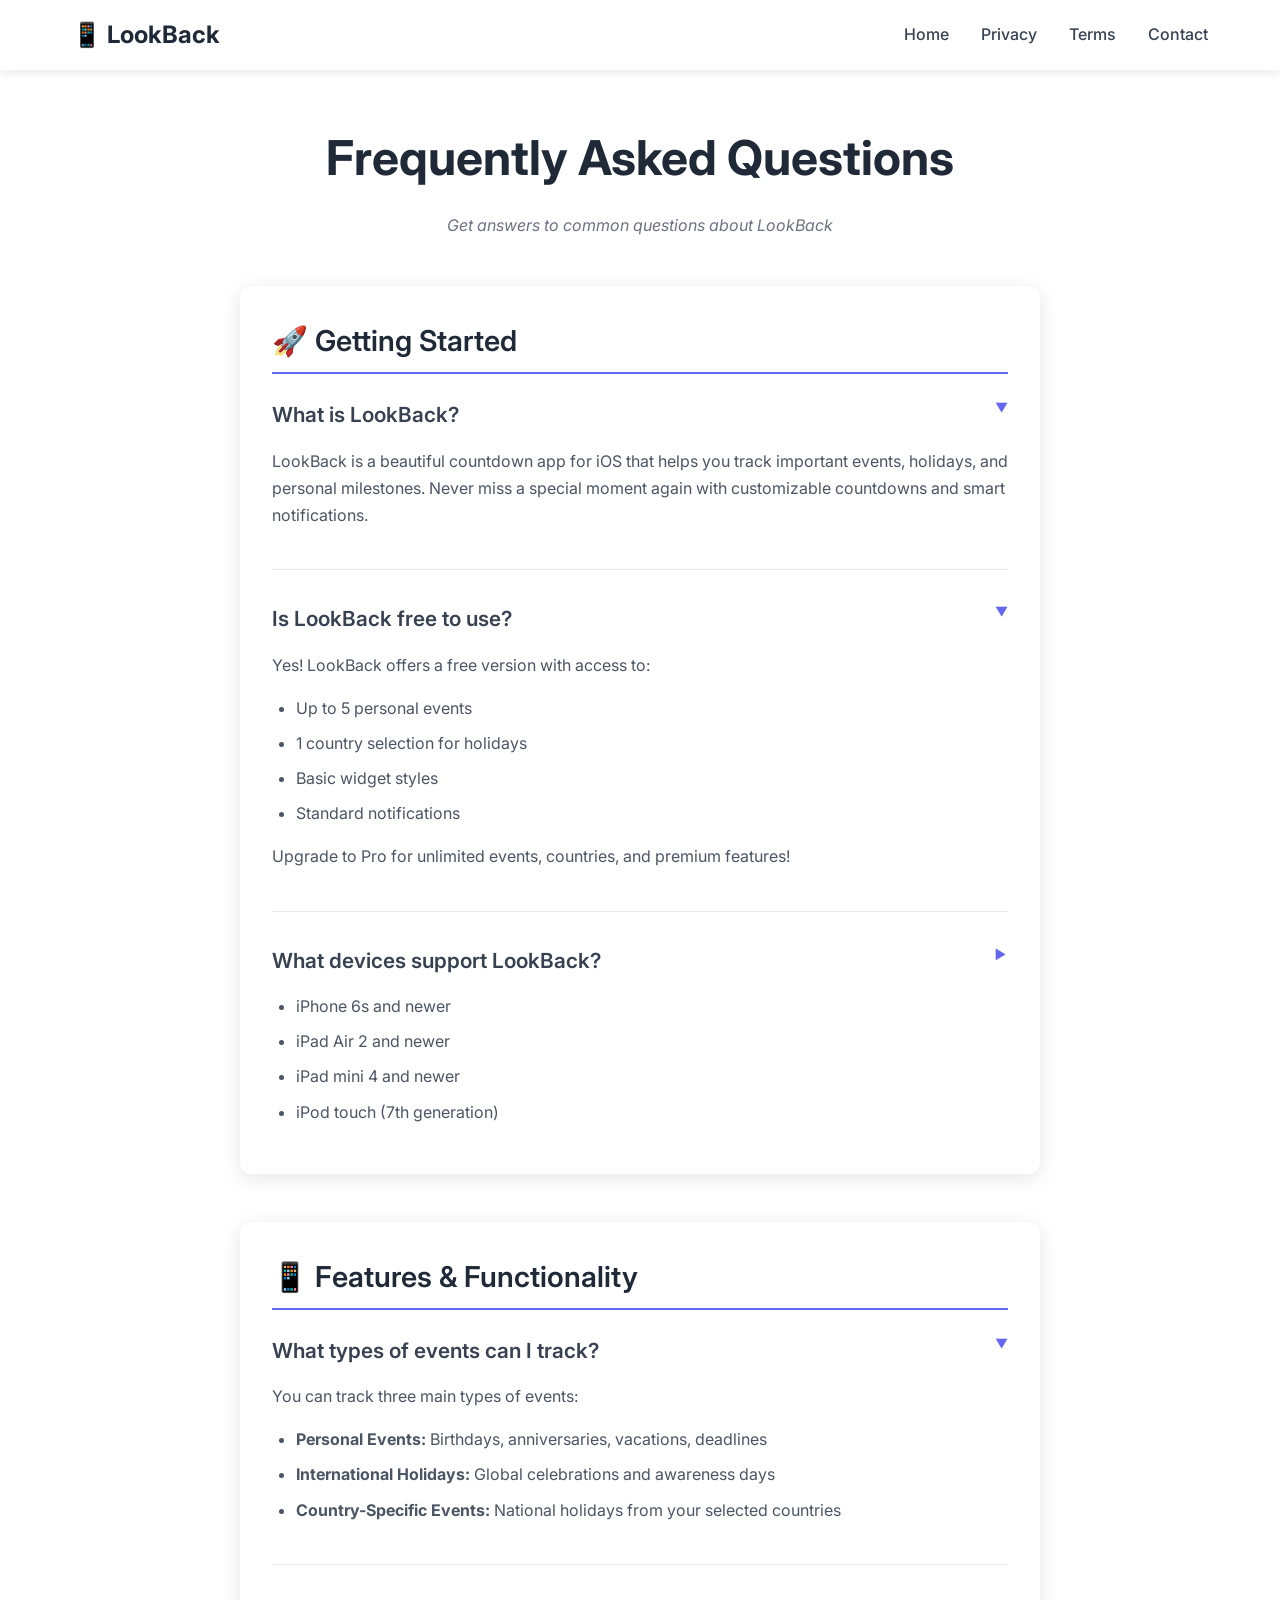
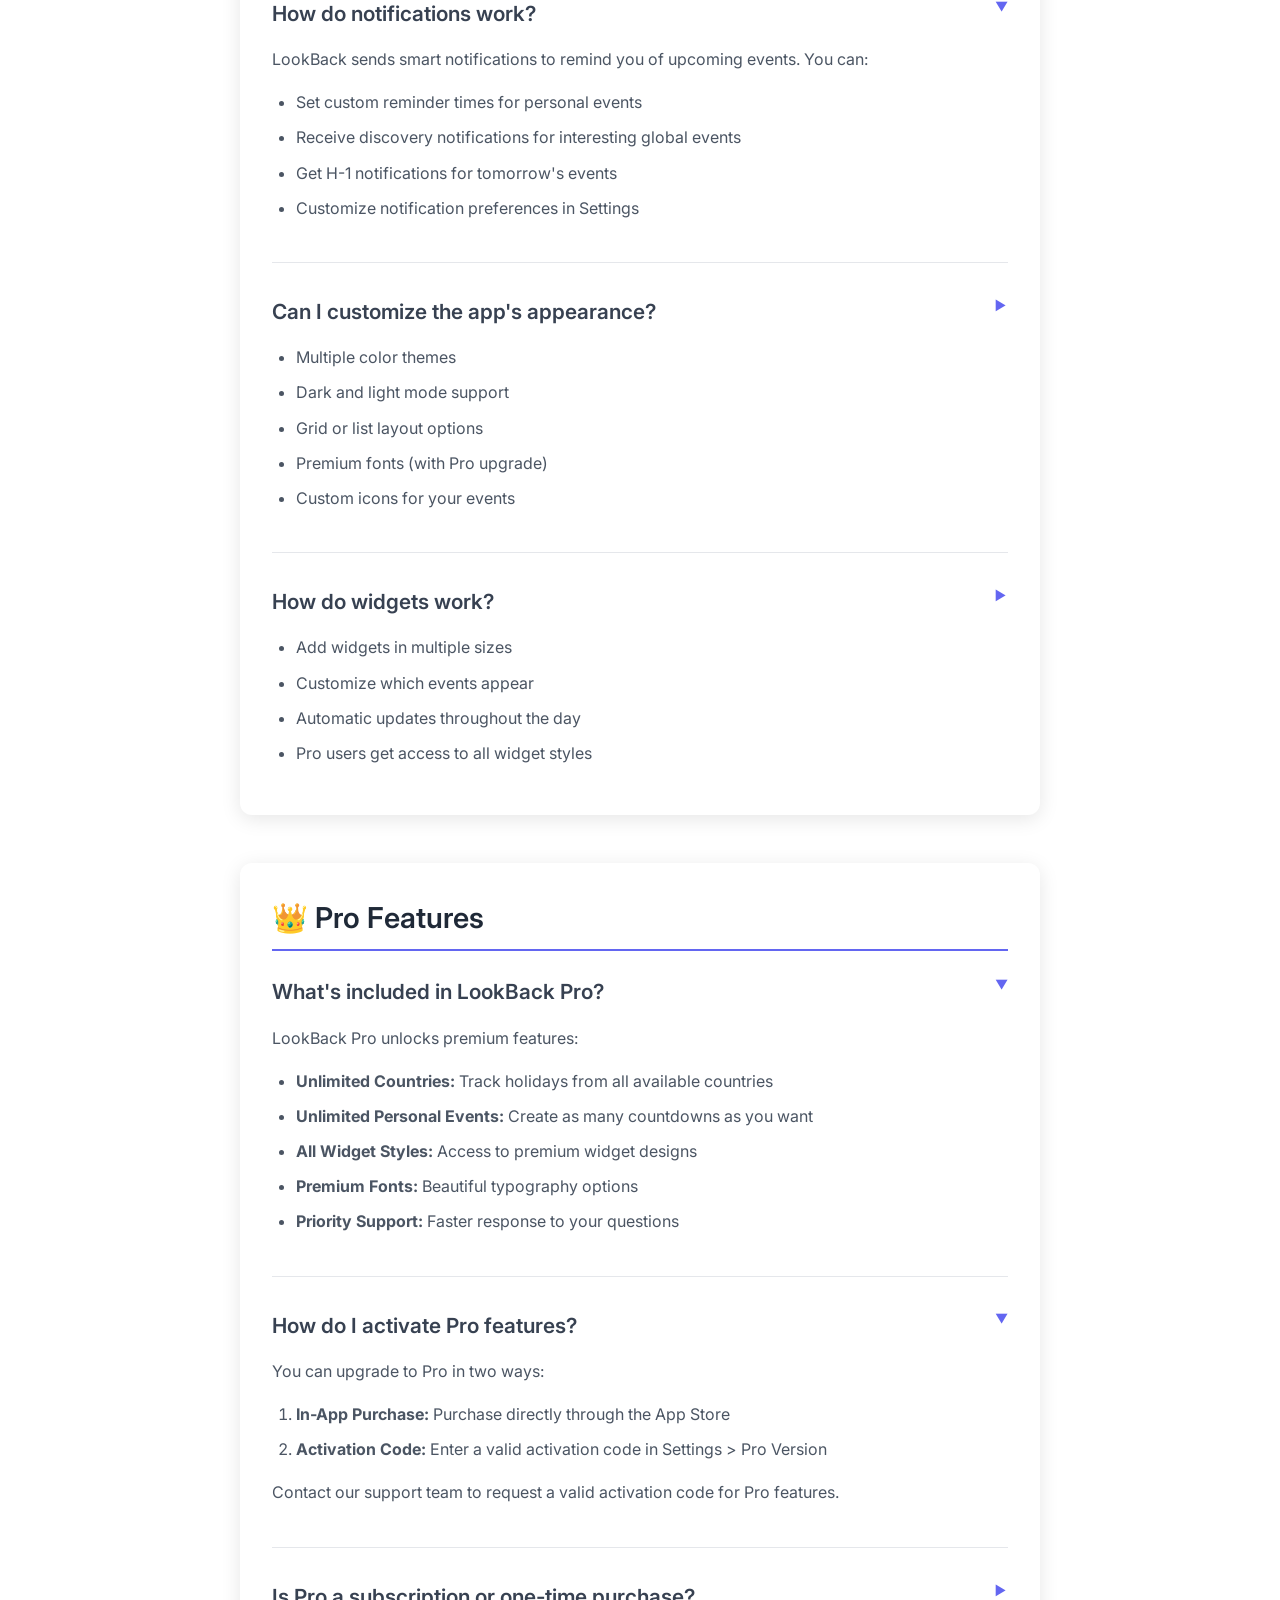
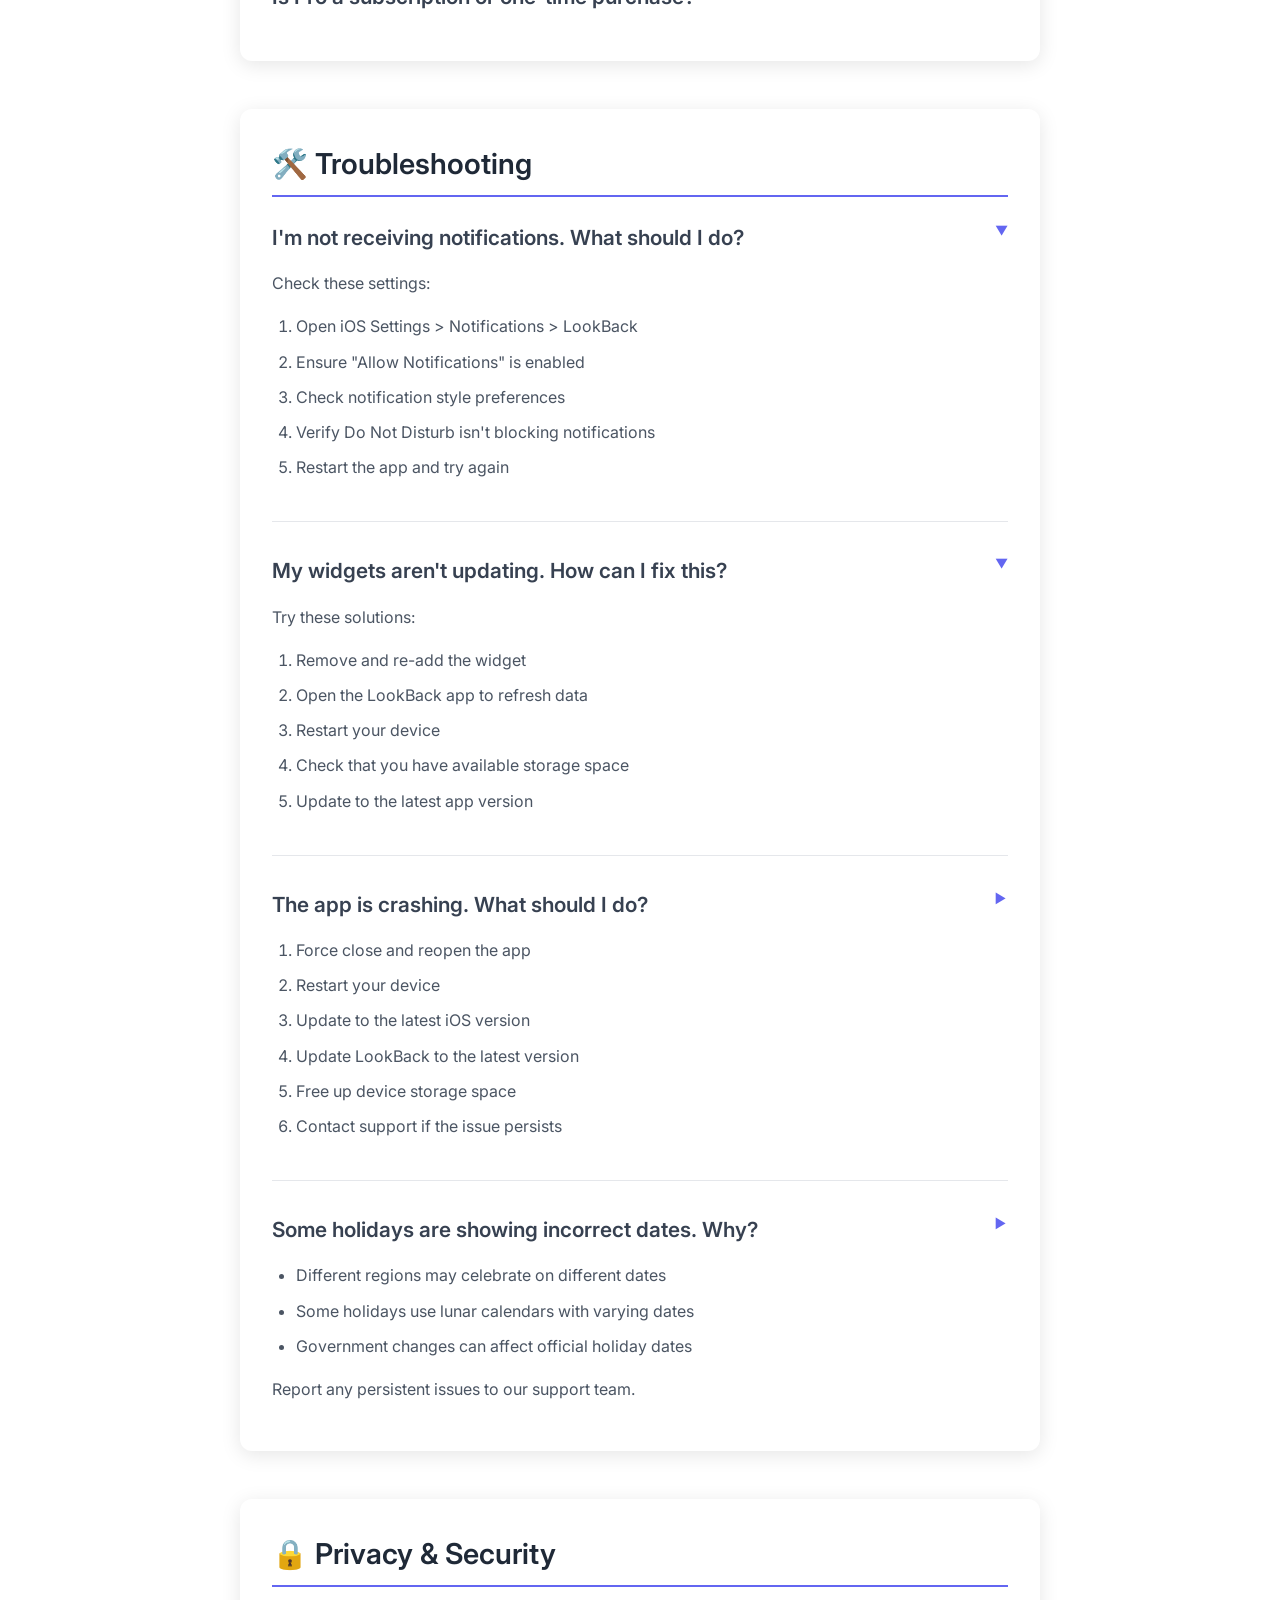
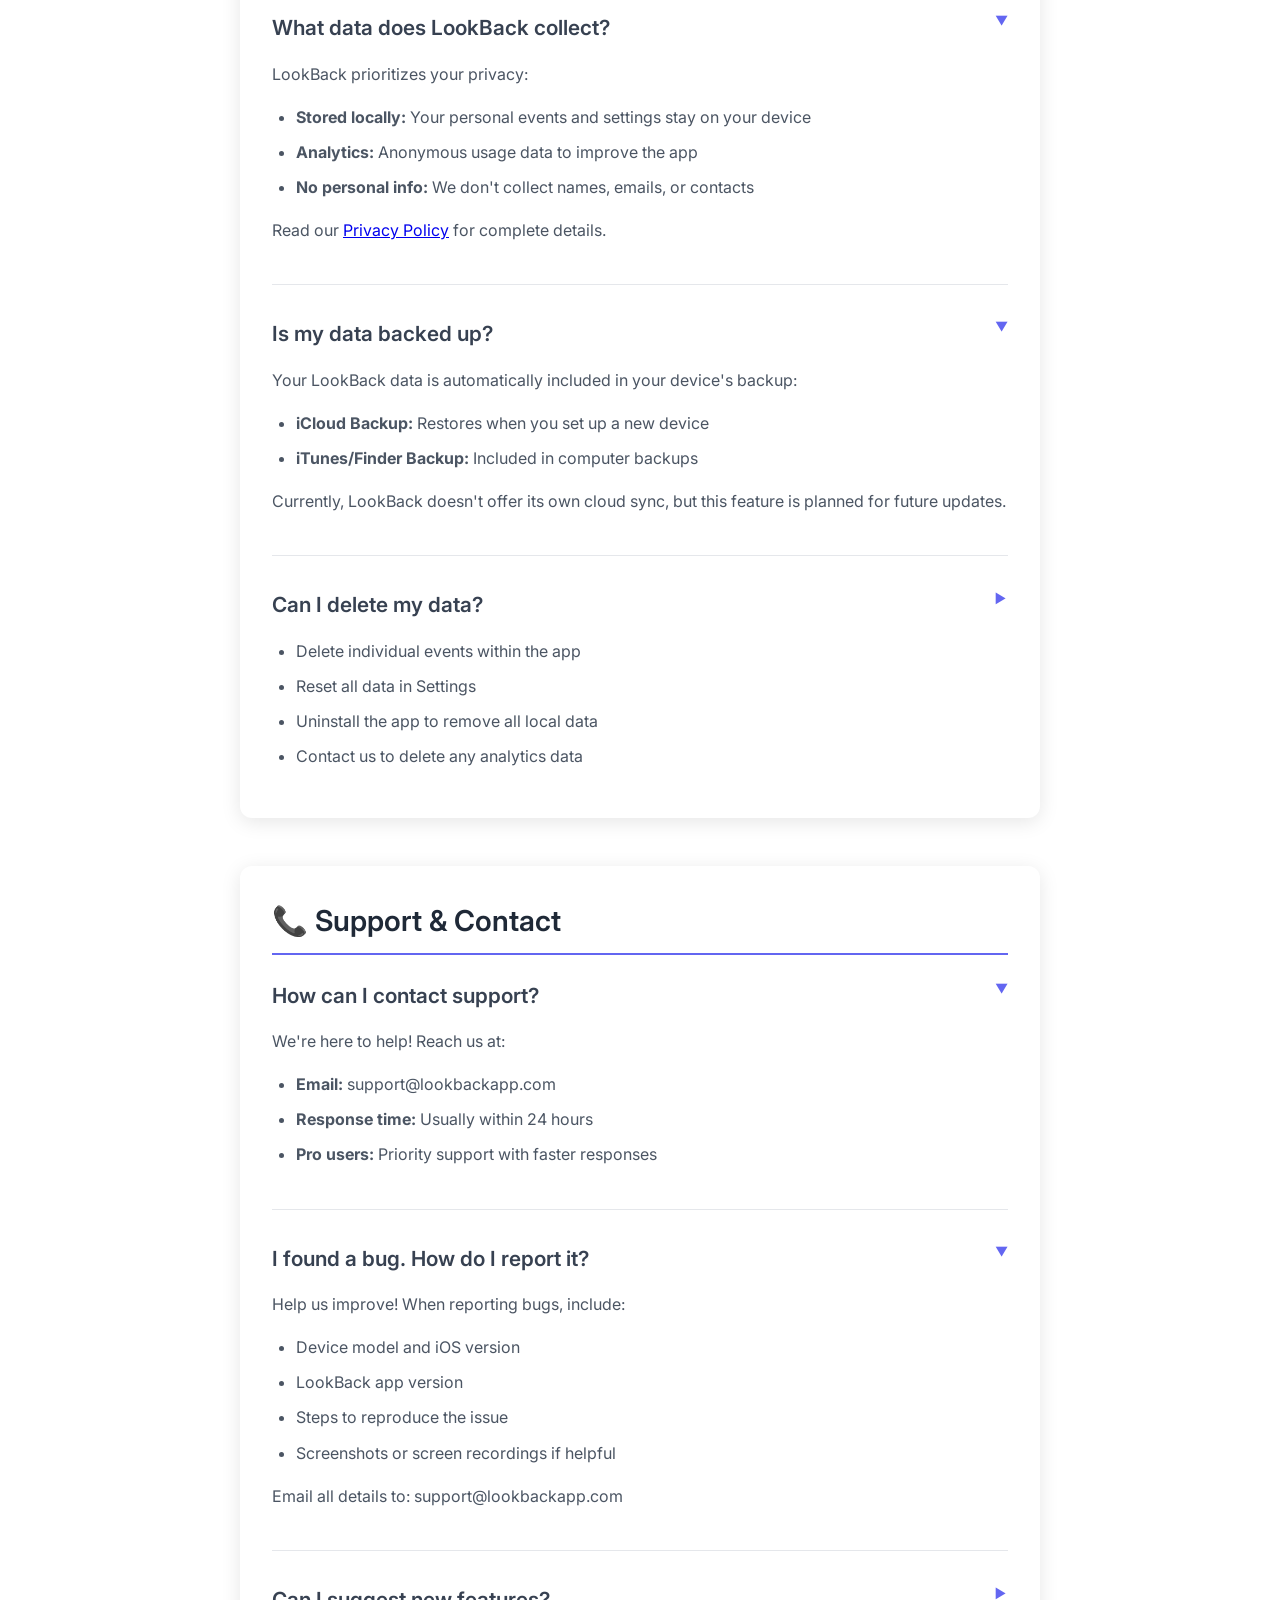
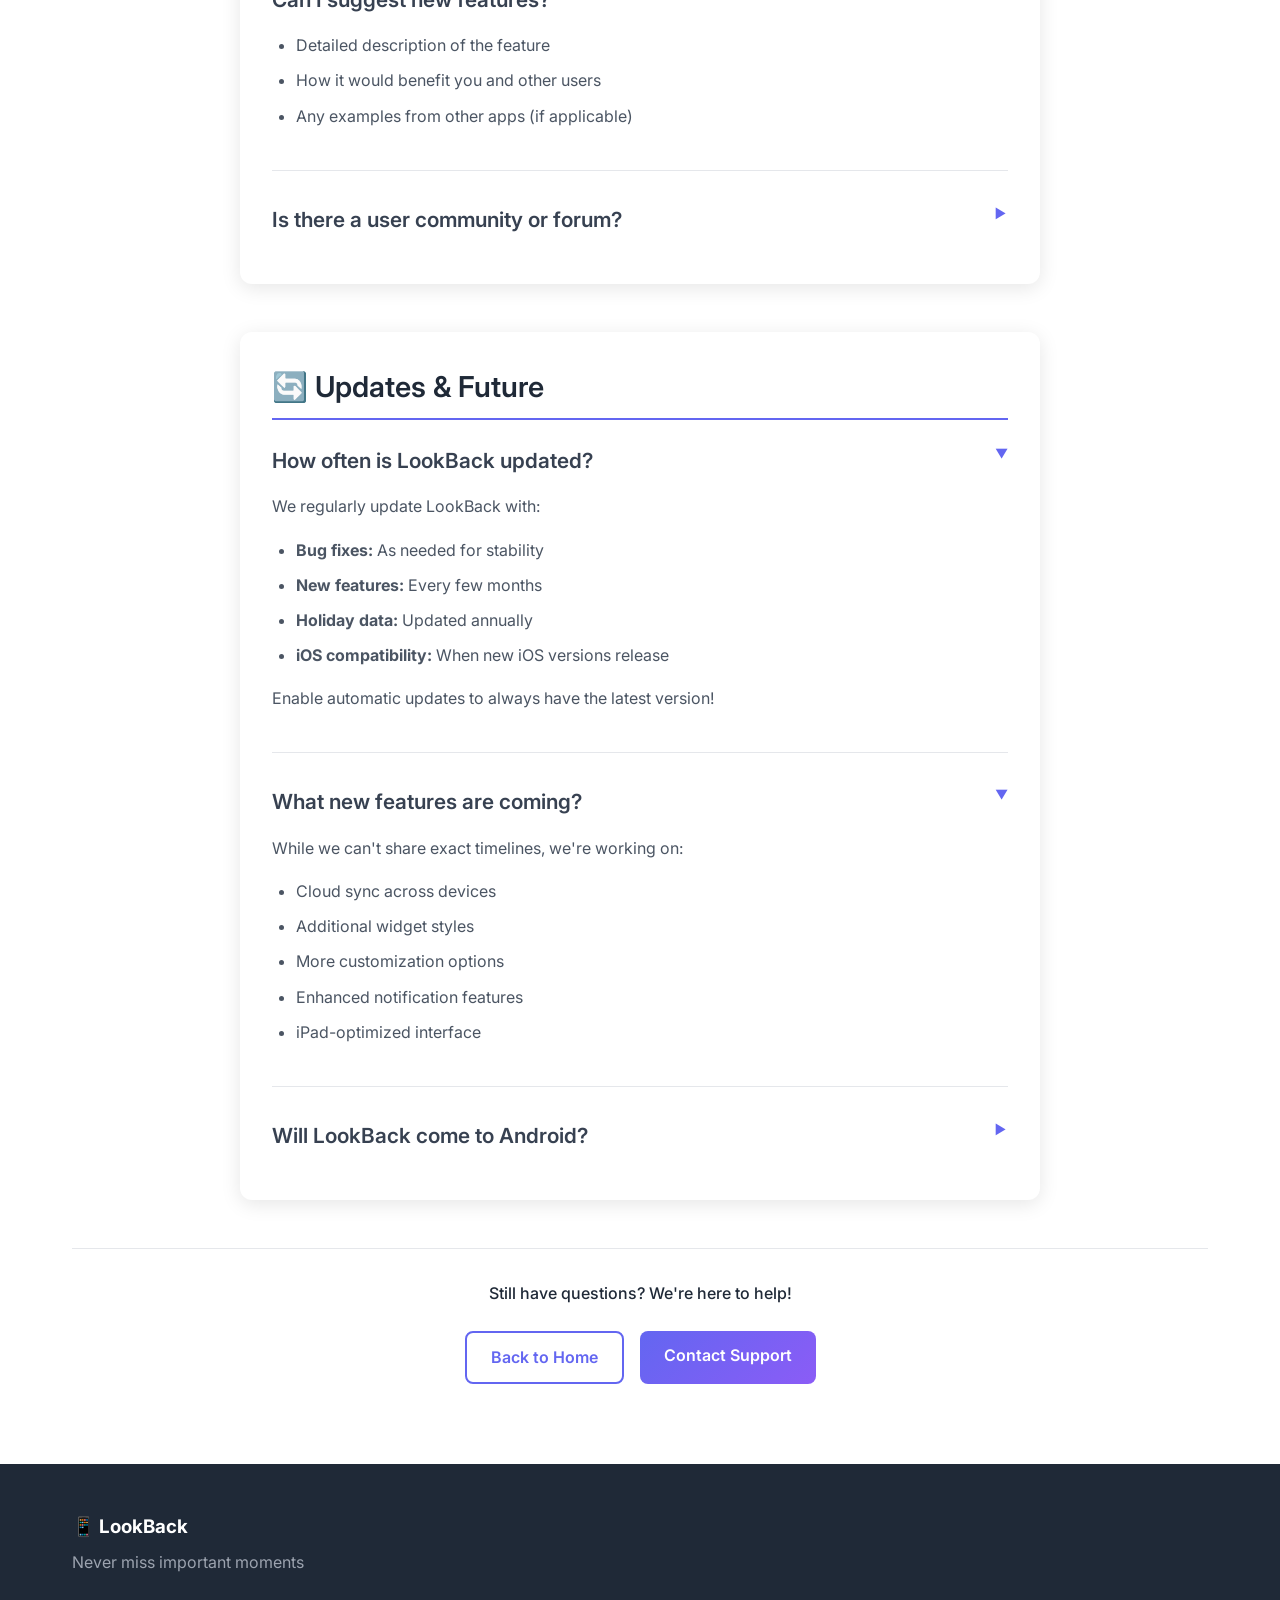
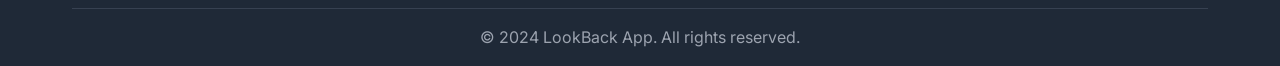
==== faq.html @ e38936b4 "Add files via upload Init" ====
<!DOCTYPE html>
<html lang="en">
<head>
    <meta charset="UTF-8">
    <meta name="viewport" content="width=device-width, initial-scale=1.0">
    <title>FAQ - LookBack</title>
    <meta name="description" content="Frequently Asked Questions about LookBack countdown app">
    <link rel="stylesheet" href="styles.css">
    <link href="https://fonts.googleapis.com/css2?family=Inter:wght@300;400;500;600;700&display=swap" rel="stylesheet">
</head>
<body>
    <nav class="navbar">
        <div class="nav-container">
            <div class="nav-logo">
                <a href="index.html"><h1>📱 LookBack</h1></a>
            </div>
            <ul class="nav-menu">
                <li><a href="index.html" class="nav-link">Home</a></li>
                <li><a href="privacy-policy.html" class="nav-link">Privacy</a></li>
                <li><a href="terms-of-service.html" class="nav-link">Terms</a></li>
                <li><a href="mailto:support@lookbackapp.com" class="nav-link">Contact</a></li>
            </ul>
        </div>
    </nav>

    <main class="legal-page">
        <div class="container">
            <div class="legal-header">
                <h1>Frequently Asked Questions</h1>
                <p class="last-updated">Get answers to common questions about LookBack</p>
            </div>

            <div class="faq-content">
                <div class="faq-category">
                    <h2>🚀 Getting Started</h2>
                    
                    <div class="faq-item">
                        <h3>What is LookBack?</h3>
                        <p>LookBack is a beautiful countdown app for iOS that helps you track important events, holidays, and personal milestones. Never miss a special moment again with customizable countdowns and smart notifications.</p>
                    </div>

                    <div class="faq-item">
                        <h3>Is LookBack free to use?</h3>
                        <p>Yes! LookBack offers a free version with access to:</p>
                        <ul>
                            <li>Up to 5 personal events</li>
                            <li>1 country selection for holidays</li>
                            <li>Basic widget styles</li>
                            <li>Standard notifications</li>
                        </ul>
                        <p>Upgrade to Pro for unlimited events, countries, and premium features!</p>
                    </div>

                    <div class="faq-item">
                        <h3>What devices support LookBack?</h3>
                        <p>LookBack requires iOS 14.0 or later and is compatible with:</p>
                        <ul>
                            <li>iPhone 6s and newer</li>
                            <li>iPad Air 2 and newer</li>
                            <li>iPad mini 4 and newer</li>
                            <li>iPod touch (7th generation)</li>
                        </ul>
                    </div>
                </div>

                <div class="faq-category">
                    <h2>📱 Features & Functionality</h2>
                    
                    <div class="faq-item">
                        <h3>What types of events can I track?</h3>
                        <p>You can track three main types of events:</p>
                        <ul>
                            <li><strong>Personal Events:</strong> Birthdays, anniversaries, vacations, deadlines</li>
                            <li><strong>International Holidays:</strong> Global celebrations and awareness days</li>
                            <li><strong>Country-Specific Events:</strong> National holidays from your selected countries</li>
                        </ul>
                    </div>

                    <div class="faq-item">
                        <h3>How do notifications work?</h3>
                        <p>LookBack sends smart notifications to remind you of upcoming events. You can:</p>
                        <ul>
                            <li>Set custom reminder times for personal events</li>
                            <li>Receive discovery notifications for interesting global events</li>
                            <li>Get H-1 notifications for tomorrow's events</li>
                            <li>Customize notification preferences in Settings</li>
                        </ul>
                    </div>

                    <div class="faq-item">
                        <h3>Can I customize the app's appearance?</h3>
                        <p>Absolutely! LookBack offers extensive customization:</p>
                        <ul>
                            <li>Multiple color themes</li>
                            <li>Dark and light mode support</li>
                            <li>Grid or list layout options</li>
                            <li>Premium fonts (with Pro upgrade)</li>
                            <li>Custom icons for your events</li>
                        </ul>
                    </div>

                    <div class="faq-item">
                        <h3>How do widgets work?</h3>
                        <p>LookBack widgets let you see your countdowns right on your home screen:</p>
                        <ul>
                            <li>Add widgets in multiple sizes</li>
                            <li>Customize which events appear</li>
                            <li>Automatic updates throughout the day</li>
                            <li>Pro users get access to all widget styles</li>
                        </ul>
                    </div>
                </div>

                <div class="faq-category">
                    <h2>👑 Pro Features</h2>
                    
                    <div class="faq-item">
                        <h3>What's included in LookBack Pro?</h3>
                        <p>LookBack Pro unlocks premium features:</p>
                        <ul>
                            <li><strong>Unlimited Countries:</strong> Track holidays from all available countries</li>
                            <li><strong>Unlimited Personal Events:</strong> Create as many countdowns as you want</li>
                            <li><strong>All Widget Styles:</strong> Access to premium widget designs</li>
                            <li><strong>Premium Fonts:</strong> Beautiful typography options</li>
                            <li><strong>Priority Support:</strong> Faster response to your questions</li>
                        </ul>
                    </div>

                    <div class="faq-item">
                        <h3>How do I activate Pro features?</h3>
                        <p>You can upgrade to Pro in two ways:</p>
                        <ol>
                            <li><strong>In-App Purchase:</strong> Purchase directly through the App Store</li>
                            <li><strong>Activation Code:</strong> Enter a valid activation code in Settings > Pro Version</li>
                        </ol>
                        <p>Contact our support team to request a valid activation code for Pro features.</p>
                    </div>

                    <div class="faq-item">
                        <h3>Is Pro a subscription or one-time purchase?</h3>
                        <p>LookBack Pro is a one-time purchase with lifetime access. No recurring subscriptions or hidden fees!</p>
                    </div>
                </div>

                <div class="faq-category">
                    <h2>🛠️ Troubleshooting</h2>
                    
                    <div class="faq-item">
                        <h3>I'm not receiving notifications. What should I do?</h3>
                        <p>Check these settings:</p>
                        <ol>
                            <li>Open iOS Settings > Notifications > LookBack</li>
                            <li>Ensure "Allow Notifications" is enabled</li>
                            <li>Check notification style preferences</li>
                            <li>Verify Do Not Disturb isn't blocking notifications</li>
                            <li>Restart the app and try again</li>
                        </ol>
                    </div>

                    <div class="faq-item">
                        <h3>My widgets aren't updating. How can I fix this?</h3>
                        <p>Try these solutions:</p>
                        <ol>
                            <li>Remove and re-add the widget</li>
                            <li>Open the LookBack app to refresh data</li>
                            <li>Restart your device</li>
                            <li>Check that you have available storage space</li>
                            <li>Update to the latest app version</li>
                        </ol>
                    </div>

                    <div class="faq-item">
                        <h3>The app is crashing. What should I do?</h3>
                        <p>Follow these steps:</p>
                        <ol>
                            <li>Force close and reopen the app</li>
                            <li>Restart your device</li>
                            <li>Update to the latest iOS version</li>
                            <li>Update LookBack to the latest version</li>
                            <li>Free up device storage space</li>
                            <li>Contact support if the issue persists</li>
                        </ol>
                    </div>

                    <div class="faq-item">
                        <h3>Some holidays are showing incorrect dates. Why?</h3>
                        <p>Holiday dates are sourced from reliable third-party providers, but occasionally:</p>
                        <ul>
                            <li>Different regions may celebrate on different dates</li>
                            <li>Some holidays use lunar calendars with varying dates</li>
                            <li>Government changes can affect official holiday dates</li>
                        </ul>
                        <p>Report any persistent issues to our support team.</p>
                    </div>
                </div>

                <div class="faq-category">
                    <h2>🔒 Privacy & Security</h2>
                    
                    <div class="faq-item">
                        <h3>What data does LookBack collect?</h3>
                        <p>LookBack prioritizes your privacy:</p>
                        <ul>
                            <li><strong>Stored locally:</strong> Your personal events and settings stay on your device</li>
                            <li><strong>Analytics:</strong> Anonymous usage data to improve the app</li>
                            <li><strong>No personal info:</strong> We don't collect names, emails, or contacts</li>
                        </ul>
                        <p>Read our <a href="privacy-policy.html">Privacy Policy</a> for complete details.</p>
                    </div>

                    <div class="faq-item">
                        <h3>Is my data backed up?</h3>
                        <p>Your LookBack data is automatically included in your device's backup:</p>
                        <ul>
                            <li><strong>iCloud Backup:</strong> Restores when you set up a new device</li>
                            <li><strong>iTunes/Finder Backup:</strong> Included in computer backups</li>
                        </ul>
                        <p>Currently, LookBack doesn't offer its own cloud sync, but this feature is planned for future updates.</p>
                    </div>

                    <div class="faq-item">
                        <h3>Can I delete my data?</h3>
                        <p>Yes! You have full control:</p>
                        <ul>
                            <li>Delete individual events within the app</li>
                            <li>Reset all data in Settings</li>
                            <li>Uninstall the app to remove all local data</li>
                            <li>Contact us to delete any analytics data</li>
                        </ul>
                    </div>
                </div>

                <div class="faq-category">
                    <h2>📞 Support & Contact</h2>
                    
                    <div class="faq-item">
                        <h3>How can I contact support?</h3>
                        <p>We're here to help! Reach us at:</p>
                        <ul>
                            <li><strong>Email:</strong> support@lookbackapp.com</li>
                            <li><strong>Response time:</strong> Usually within 24 hours</li>
                            <li><strong>Pro users:</strong> Priority support with faster responses</li>
                        </ul>
                    </div>

                    <div class="faq-item">
                        <h3>I found a bug. How do I report it?</h3>
                        <p>Help us improve! When reporting bugs, include:</p>
                        <ul>
                            <li>Device model and iOS version</li>
                            <li>LookBack app version</li>
                            <li>Steps to reproduce the issue</li>
                            <li>Screenshots or screen recordings if helpful</li>
                        </ul>
                        <p>Email all details to: support@lookbackapp.com</p>
                    </div>

                    <div class="faq-item">
                        <h3>Can I suggest new features?</h3>
                        <p>Absolutely! We love hearing from users. Send feature requests to support@lookbackapp.com with:</p>
                        <ul>
                            <li>Detailed description of the feature</li>
                            <li>How it would benefit you and other users</li>
                            <li>Any examples from other apps (if applicable)</li>
                        </ul>
                    </div>

                    <div class="faq-item">
                        <h3>Is there a user community or forum?</h3>
                        <p>While we don't currently have a dedicated forum, we're active on social media and love connecting with users. Follow us for updates, tips, and community highlights!</p>
                    </div>
                </div>

                <div class="faq-category">
                    <h2>🔄 Updates & Future</h2>
                    
                    <div class="faq-item">
                        <h3>How often is LookBack updated?</h3>
                        <p>We regularly update LookBack with:</p>
                        <ul>
                            <li><strong>Bug fixes:</strong> As needed for stability</li>
                            <li><strong>New features:</strong> Every few months</li>
                            <li><strong>Holiday data:</strong> Updated annually</li>
                            <li><strong>iOS compatibility:</strong> When new iOS versions release</li>
                        </ul>
                        <p>Enable automatic updates to always have the latest version!</p>
                    </div>

                    <div class="faq-item">
                        <h3>What new features are coming?</h3>
                        <p>While we can't share exact timelines, we're working on:</p>
                        <ul>
                            <li>Cloud sync across devices</li>
                            <li>Additional widget styles</li>
                            <li>More customization options</li>
                            <li>Enhanced notification features</li>
                            <li>iPad-optimized interface</li>
                        </ul>
                    </div>

                    <div class="faq-item">
                        <h3>Will LookBack come to Android?</h3>
                        <p>Currently, LookBack is iOS-only as we focus on providing the best possible experience for Apple users. Android support may be considered in the future based on user demand.</p>
                    </div>
                </div>
            </div>

            <div class="legal-footer">
                <p>Still have questions? We're here to help!</p>
                <div class="legal-actions">
                    <a href="index.html" class="btn btn-secondary">Back to Home</a>
                    <a href="mailto:support@lookbackapp.com" class="btn btn-primary">Contact Support</a>
                </div>
            </div>
        </div>
    </main>

    <footer class="footer">
        <div class="container">
            <div class="footer-content">
                <div class="footer-brand">
                    <h3>📱 LookBack</h3>
                    <p>Never miss important moments</p>
                </div>
            </div>
            <div class="footer-bottom">
                <p>&copy; 2024 LookBack App. All rights reserved.</p>
            </div>
        </div>
    </footer>

    <style>
        .faq-content {
            max-width: 800px;
            margin: 0 auto;
        }

        .faq-category {
            margin-bottom: 3rem;
            background: white;
            border-radius: 12px;
            padding: 2rem;
            box-shadow: 0 4px 20px rgba(0, 0, 0, 0.1);
        }

        .faq-category h2 {
            font-size: 1.8rem;
            font-weight: 600;
            color: #1f2937;
            margin-bottom: 1.5rem;
            padding-bottom: 0.5rem;
            border-bottom: 2px solid #6366f1;
        }

        .faq-item {
            margin-bottom: 2rem;
            padding-bottom: 1.5rem;
            border-bottom: 1px solid #e5e7eb;
        }

        .faq-item:last-child {
            border-bottom: none;
            margin-bottom: 0;
            padding-bottom: 0;
        }

        .faq-item h3 {
            font-size: 1.3rem;
            font-weight: 600;
            color: #374151;
            margin-bottom: 1rem;
            cursor: pointer;
            position: relative;
            padding-right: 2rem;
        }

        .faq-item h3::after {
            content: '▼';
            position: absolute;
            right: 0;
            top: 0;
            font-size: 0.8rem;
            color: #6366f1;
            transition: transform 0.3s ease;
        }

        .faq-item.collapsed h3::after {
            transform: rotate(-90deg);
        }

        .faq-item p, .faq-item ul, .faq-item ol {
            color: #4b5563;
            line-height: 1.7;
            margin-bottom: 1rem;
        }

        .faq-item ul, .faq-item ol {
            margin-left: 1.5rem;
        }

        .faq-item li {
            margin-bottom: 0.5rem;
        }

        .faq-item code {
            background: #f3f4f6;
            padding: 0.2rem 0.5rem;
            border-radius: 4px;
            font-family: 'Monaco', 'Consolas', monospace;
            font-size: 0.9rem;
            color: #6366f1;
        }

        @media (max-width: 768px) {
            .faq-category {
                padding: 1.5rem;
            }

            .faq-category h2 {
                font-size: 1.5rem;
            }

            .faq-item h3 {
                font-size: 1.1rem;
            }
        }

        @media (prefers-color-scheme: dark) {
            .faq-category {
                background: #1f2937;
            }

            .faq-item {
                border-bottom-color: #374151;
            }

            .faq-item h3 {
                color: #f9fafb;
            }

            .faq-item p, .faq-item ul, .faq-item ol {
                color: #d1d5db;
            }

            .faq-item code {
                background: #374151;
                color: #a5b4fc;
            }
        }
    </style>

    <script>
        // FAQ accordion functionality
        document.addEventListener('DOMContentLoaded', function() {
            const faqItems = document.querySelectorAll('.faq-item h3');
            
            faqItems.forEach(item => {
                item.addEventListener('click', function() {
                    const faqItem = this.parentElement;
                    const content = faqItem.querySelector('p, ul, ol');
                    
                    if (faqItem.classList.contains('collapsed')) {
                        faqItem.classList.remove('collapsed');
                        content.style.display = 'block';
                    } else {
                        faqItem.classList.add('collapsed');
                        content.style.display = 'none';
                    }
                });
            });

            // Initially collapse some items for better UX
            const itemsToCollapse = document.querySelectorAll('.faq-item:nth-child(n+4)');
            itemsToCollapse.forEach(item => {
                item.classList.add('collapsed');
                const content = item.querySelector('p, ul, ol');
                if (content) content.style.display = 'none';
            });
        });
    </script>
</body>
</html>
---- styles.css ----
/* Reset and Base Styles */
* {
    margin: 0;
    padding: 0;
    box-sizing: border-box;
}

html {
    scroll-behavior: smooth;
}

body {
    font-family: 'Inter', -apple-system, BlinkMacSystemFont, 'Segoe UI', Roboto, Oxygen, Ubuntu, Cantarell, sans-serif;
    line-height: 1.6;
    color: #333;
    background-color: #fafafa;
}

/* Navigation */
.navbar {
    background: rgba(255, 255, 255, 0.95);
    backdrop-filter: blur(10px);
    position: fixed;
    top: 0;
    width: 100%;
    z-index: 1000;
    box-shadow: 0 2px 10px rgba(0, 0, 0, 0.1);
}

.nav-container {
    max-width: 1200px;
    margin: 0 auto;
    padding: 1rem 2rem;
    display: flex;
    justify-content: space-between;
    align-items: center;
}

.nav-logo h1 {
    font-size: 1.5rem;
    font-weight: 700;
    color: #1f2937;
}

.nav-logo a {
    text-decoration: none;
    color: inherit;
}

.nav-menu {
    display: flex;
    list-style: none;
    gap: 2rem;
}

.nav-link {
    text-decoration: none;
    color: #374151;
    font-weight: 500;
    transition: color 0.3s ease;
}

.nav-link:hover {
    color: #6366f1;
}

.hamburger {
    display: none;
    flex-direction: column;
    cursor: pointer;
}

.bar {
    width: 25px;
    height: 3px;
    background-color: #374151;
    margin: 3px 0;
    transition: 0.3s;
}

/* Container */
.container {
    max-width: 1200px;
    margin: 0 auto;
    padding: 0 2rem;
}

/* Buttons */
.btn {
    display: inline-block;
    padding: 12px 24px;
    border-radius: 8px;
    text-decoration: none;
    font-weight: 600;
    transition: all 0.3s ease;
    border: none;
    cursor: pointer;
    font-size: 1rem;
    text-align: center;
}

.btn-primary {
    background: linear-gradient(135deg, #6366f1, #8b5cf6);
    color: white;
}

.btn-primary:hover {
    transform: translateY(-2px);
    box-shadow: 0 10px 25px rgba(99, 102, 241, 0.3);
}

.btn-secondary {
    background: transparent;
    color: #6366f1;
    border: 2px solid #6366f1;
}

.btn-secondary:hover {
    background: #6366f1;
    color: white;
    transform: translateY(-2px);
}

/* Hero Section */
.hero {
    padding: 120px 0 80px;
    background: linear-gradient(135deg, #667eea 0%, #764ba2 100%);
    color: white;
    overflow: hidden;
    position: relative;
    min-height: 90vh;
}

.hero-container {
    max-width: 1200px;
    margin: 0 auto;
    padding: 0 2rem;
    display: grid;
    grid-template-columns: 1fr 1fr;
    gap: 4rem;
    align-items: center;
    position: relative;
    z-index: 2;
    min-height: 70vh;
}

.hero-title {
    font-size: 3.5rem;
    font-weight: 700;
    margin-bottom: 1.5rem;
    line-height: 1.2;
    color: white;
    text-shadow: 2px 2px 4px rgba(0, 0, 0, 0.3);
}

.hero-subtitle {
    font-size: 1.25rem;
    margin-bottom: 2rem;
    opacity: 0.9;
    line-height: 1.6;
    color: white;
    text-shadow: 1px 1px 2px rgba(0, 0, 0, 0.3);
}

.hero-buttons {
    display: flex;
    gap: 1rem;
    flex-wrap: wrap;
}

.hero-image {
    text-align: center;
}

.app-mockup {
    max-width: 350px;
    height: auto;
    border-radius: 25px;
    box-shadow: 0 25px 50px rgba(0, 0, 0, 0.4), 0 10px 20px rgba(0, 0, 0, 0.3);
    transition: transform 0.3s ease, box-shadow 0.3s ease;
    animation: float 6s ease-in-out infinite, rotate 20s linear infinite;
}

.app-mockup:hover {
    transform: scale(1.05) rotateY(10deg);
    box-shadow: 0 35px 70px rgba(0, 0, 0, 0.5), 0 15px 30px rgba(0, 0, 0, 0.4);
}

@keyframes float {
    0%, 100% { transform: translateY(0px) rotateY(0deg); }
    50% { transform: translateY(-20px) rotateY(5deg); }
}

@keyframes rotate {
    0% { transform: rotateY(0deg); }
    25% { transform: rotateY(5deg); }
    50% { transform: rotateY(0deg); }
    75% { transform: rotateY(-5deg); }
    100% { transform: rotateY(0deg); }
}

/* Sections */
.section-title {
    font-size: 2.8rem;
    font-weight: 800;
    text-align: center;
    margin-bottom: 2rem;
    color: #111827;
    background: linear-gradient(135deg, #111827 0%, #374151 100%);
    -webkit-background-clip: text;
    -webkit-text-fill-color: transparent;
    background-clip: text;
    position: relative;
}

.section-title::after {
    content: '';
    position: absolute;
    bottom: -10px;
    left: 50%;
    transform: translateX(-50%);
    width: 80px;
    height: 3px;
    background: linear-gradient(135deg, #111827 0%, #6b7280 100%);
    border-radius: 2px;
}

.section-subtitle {
    font-size: 1.1rem;
    text-align: center;
    color: #6b7280;
    margin-bottom: 3rem;
}

/* Features Section */
.features {
    padding: 100px 0;
    background: linear-gradient(135deg, #f8fafc 0%, #e2e8f0 50%, #cbd5e1 100%);
    position: relative;
}

.features::before {
    content: '';
    position: absolute;
    top: 0;
    left: 0;
    right: 0;
    bottom: 0;
    background: linear-gradient(45deg, transparent 49%, rgba(0,0,0,0.02) 50%, transparent 51%);
    background-size: 20px 20px;
}

.features-grid {
    display: grid;
    grid-template-columns: repeat(auto-fit, minmax(300px, 1fr));
    gap: 2rem;
}

.feature-card {
    background: white;
    padding: 2rem;
    border-radius: 12px;
    box-shadow: 0 4px 20px rgba(0, 0, 0, 0.1);
    text-align: center;
    transition: transform 0.3s ease, box-shadow 0.3s ease;
}

.feature-card:hover {
    transform: translateY(-5px);
    box-shadow: 0 10px 30px rgba(0, 0, 0, 0.15);
}

.feature-icon {
    font-size: 3rem;
    margin-bottom: 1rem;
}

.feature-card h3 {
    font-size: 1.5rem;
    font-weight: 600;
    margin-bottom: 1rem;
    color: #1f2937;
}

.feature-card p {
    color: #6b7280;
    line-height: 1.6;
}

/* Screenshots Section */
.screenshots {
    padding: 80px 0;
    background: #f9fafb;
}

.screenshot-grid {
    display: grid;
    grid-template-columns: repeat(auto-fit, minmax(250px, 1fr));
    gap: 2rem;
    margin-bottom: 3rem;
}

.screenshot-item {
    background: white;
    border-radius: 12px;
    padding: 1.5rem;
    text-align: center;
    box-shadow: 0 4px 20px rgba(0, 0, 0, 0.1);
    transition: transform 0.3s ease;
}

.screenshot-item:hover {
    transform: translateY(-3px);
}

.screenshot-img {
    width: 200px;
    height: 400px;
    object-fit: cover;
    border-radius: 20px;
    margin-bottom: 1rem;
    background: #e5e7eb;
    display: flex;
    align-items: center;
    justify-content: center;
    font-size: 0.9rem;
    color: #6b7280;
}

.screenshot-item h4 {
    font-size: 1.2rem;
    font-weight: 600;
    margin-bottom: 0.5rem;
    color: #1f2937;
}

.screenshot-item p {
    color: #6b7280;
    font-size: 0.9rem;
}

/* Image Suggestions */
.image-suggestions {
    background: white;
    padding: 2rem;
    border-radius: 12px;
    box-shadow: 0 4px 20px rgba(0, 0, 0, 0.1);
    margin-top: 2rem;
}

.image-suggestions h3 {
    color: #1f2937;
    margin-bottom: 1rem;
}

.image-suggestions ul {
    list-style: none;
    padding-left: 0;
}

.image-suggestions li {
    margin-bottom: 0.8rem;
    padding: 0.5rem;
    background: #f3f4f6;
    border-radius: 6px;
}

.image-suggestions li strong {
    color: #6366f1;
}

/* Download Section */
.download {
    padding: 80px 0;
    background: linear-gradient(135deg, #667eea 0%, #764ba2 100%);
    color: white;
    text-align: center;
}

.download .section-title,
.download .section-subtitle {
    color: white;
}

.download-buttons {
    margin: 2rem 0;
}

.app-store-button img {
    height: 60px;
    transition: transform 0.3s ease;
}

.app-store-button:hover img {
    transform: scale(1.05);
}

.app-info {
    background: rgba(255, 255, 255, 0.1);
    border-radius: 12px;
    padding: 1.5rem;
    margin: 2rem auto 0;
    max-width: 400px;
}

.app-info p {
    margin: 0.5rem 0;
}

/* Support Section */
.support {
    padding: 80px 0;
    background: white;
}

.support-grid {
    display: grid;
    grid-template-columns: repeat(auto-fit, minmax(300px, 1fr));
    gap: 2rem;
}

.support-item {
    background: #f9fafb;
    padding: 2rem;
    border-radius: 12px;
    text-align: center;
}

.support-item h3 {
    font-size: 1.5rem;
    margin-bottom: 1rem;
    color: #1f2937;
}

.support-item p {
    color: #6b7280;
    margin-bottom: 1rem;
}

.support-link {
    color: #6366f1;
    text-decoration: none;
    font-weight: 600;
    transition: color 0.3s ease;
}

.support-link:hover {
    color: #4f46e5;
    text-decoration: underline;
}

.legal-links {
    display: flex;
    flex-direction: column;
    gap: 0.5rem;
}

/* Footer */
.footer {
    background: #1f2937;
    color: white;
    padding: 3rem 0 1rem;
}

.footer-content {
    display: grid;
    grid-template-columns: 1fr 2fr;
    gap: 2rem;
    margin-bottom: 2rem;
}

.footer-brand h3 {
    margin-bottom: 0.5rem;
}

.footer-brand p {
    color: #9ca3af;
}

.footer-links {
    display: grid;
    grid-template-columns: repeat(auto-fit, minmax(150px, 1fr));
    gap: 2rem;
}

.footer-section h4 {
    margin-bottom: 1rem;
    color: white;
}

.footer-section ul {
    list-style: none;
}

.footer-section ul li {
    margin-bottom: 0.5rem;
}

.footer-section ul li a {
    color: #9ca3af;
    text-decoration: none;
    transition: color 0.3s ease;
}

.footer-section ul li a:hover {
    color: white;
}

.footer-bottom {
    border-top: 1px solid #374151;
    padding-top: 1rem;
    text-align: center;
    color: #9ca3af;
}

/* Legal Pages */
.legal-page {
    padding: 120px 0 80px;
    background: white;
    min-height: 100vh;
}

.legal-header {
    text-align: center;
    margin-bottom: 3rem;
}

.legal-header h1 {
    font-size: 3rem;
    font-weight: 700;
    color: #1f2937;
    margin-bottom: 1rem;
}

.last-updated {
    color: #6b7280;
    font-style: italic;
}

.legal-content {
    max-width: 800px;
    margin: 0 auto;
    line-height: 1.8;
}

.legal-section {
    margin-bottom: 3rem;
}

.legal-section h2 {
    font-size: 1.8rem;
    font-weight: 600;
    color: #1f2937;
    margin-bottom: 1rem;
    padding-bottom: 0.5rem;
    border-bottom: 2px solid #6366f1;
}

.legal-section h3 {
    font-size: 1.3rem;
    font-weight: 600;
    color: #374151;
    margin: 1.5rem 0 1rem;
}

.legal-section ul {
    margin-left: 1.5rem;
    margin-bottom: 1rem;
}

.legal-section li {
    margin-bottom: 0.5rem;
    color: #4b5563;
}

.legal-section p {
    margin-bottom: 1rem;
    color: #4b5563;
}

.contact-info {
    background: #f3f4f6;
    padding: 1.5rem;
    border-radius: 8px;
    margin: 1rem 0;
}

.contact-info p {
    margin-bottom: 0.5rem;
}

.legal-footer {
    margin-top: 3rem;
    padding-top: 2rem;
    border-top: 1px solid #e5e7eb;
    text-align: center;
}

.legal-footer p {
    margin-bottom: 1.5rem;
    font-weight: 500;
    color: #1f2937;
}

.legal-actions {
    display: flex;
    justify-content: center;
    gap: 1rem;
    flex-wrap: wrap;
}

/* Responsive Design */
@media (max-width: 768px) {
    .nav-menu {
        display: none;
    }
    
    .hamburger {
        display: flex;
    }
    
    .hero-container {
        grid-template-columns: 1fr;
        text-align: center;
        gap: 2rem;
    }
    
    .hero-title {
        font-size: 2.5rem;
    }
    
    .hero-buttons {
        justify-content: center;
    }
    
    .features-grid {
        grid-template-columns: 1fr;
    }
    
    .screenshot-grid {
        grid-template-columns: repeat(auto-fit, minmax(200px, 1fr));
    }
    
    .support-grid {
        grid-template-columns: 1fr;
    }
    
    .footer-content {
        grid-template-columns: 1fr;
        text-align: center;
    }
    
    .footer-links {
        grid-template-columns: repeat(2, 1fr);
    }
    
    .legal-header h1 {
        font-size: 2rem;
    }
    
    .legal-actions {
        flex-direction: column;
        align-items: center;
    }
}

@media (max-width: 480px) {
    .container,
    .nav-container {
        padding: 0 1rem;
    }
    
    .hero {
        padding: 100px 0 60px;
    }
    
    .hero {
        padding: 100px 0 60px;
        min-height: 85vh;
    }

    .hero-container {
        min-height: 70vh;
    }

    .hero-title {
        font-size: 2.8rem;
        margin-bottom: 1rem;
    }
    
    .hero-subtitle {
        font-size: 1.1rem;
        max-width: 100%;
        margin-bottom: 2rem;
    }

    .hero-buttons {
        flex-direction: column;
        align-items: center;
        gap: 1rem;
    }

    .btn {
        width: 100%;
        max-width: 280px;
        padding: 15px 24px;
        font-size: 1.1rem;
    }

    .app-mockup {
        max-width: 280px;
        margin: 0 auto;
    }

    .features {
        padding: 60px 0;
    }

    .feature-card {
        padding: 2rem;
        margin: 0 1rem;
    }
    
    .section-title {
        font-size: 2.2rem;
        margin-bottom: 1.5rem;
    }

    .screenshot-item {
        margin: 0 1rem;
    }

    .container {
        padding: 0 1rem;
    }
    
    .screenshot-grid {
        grid-template-columns: 1fr;
    }
    
    .footer-links {
        grid-template-columns: 1fr;
    }
}

/* Animations */
@keyframes fadeInUp {
    from {
        opacity: 0;
        transform: translateY(30px);
    }
    to {
        opacity: 1;
        transform: translateY(0);
    }
}

.feature-card,
.screenshot-item,
.support-item {
    animation: fadeInUp 0.6s ease forwards;
}

/* Dark mode support */
@media (prefers-color-scheme: dark) {
    body {
        background-color: #111827;
        color: #f9fafb;
    }
    
    .navbar {
        background: rgba(17, 24, 39, 0.95);
    }
    
    .nav-link {
        color: #d1d5db;
    }
    
    .nav-link:hover {
        color: #a5b4fc;
    }
    
    .features {
        background: #111827;
    }
    
    .feature-card {
        background: #1f2937;
        color: #f9fafb;
    }
    
    .feature-card h3 {
        color: #f9fafb;
    }
    
    .screenshots {
        background: #0f172a;
    }
    
    .screenshot-item,
    .image-suggestions {
        background: #1f2937;
    }
    
    .screenshot-item h4 {
        color: #f9fafb;
    }
    
    .support {
        background: #111827;
    }
    
    .support-item {
        background: #1f2937;
    }
    
    .support-item h3 {
        color: #f9fafb;
    }
}

/* Print styles */
@media print {
    .navbar,
    .footer,
    .hero-buttons,
    .legal-actions {
        display: none;
    }
    
    body {
        background: white;
        color: black;
    }
    
    .legal-page {
        padding: 1rem 0;
    }
}
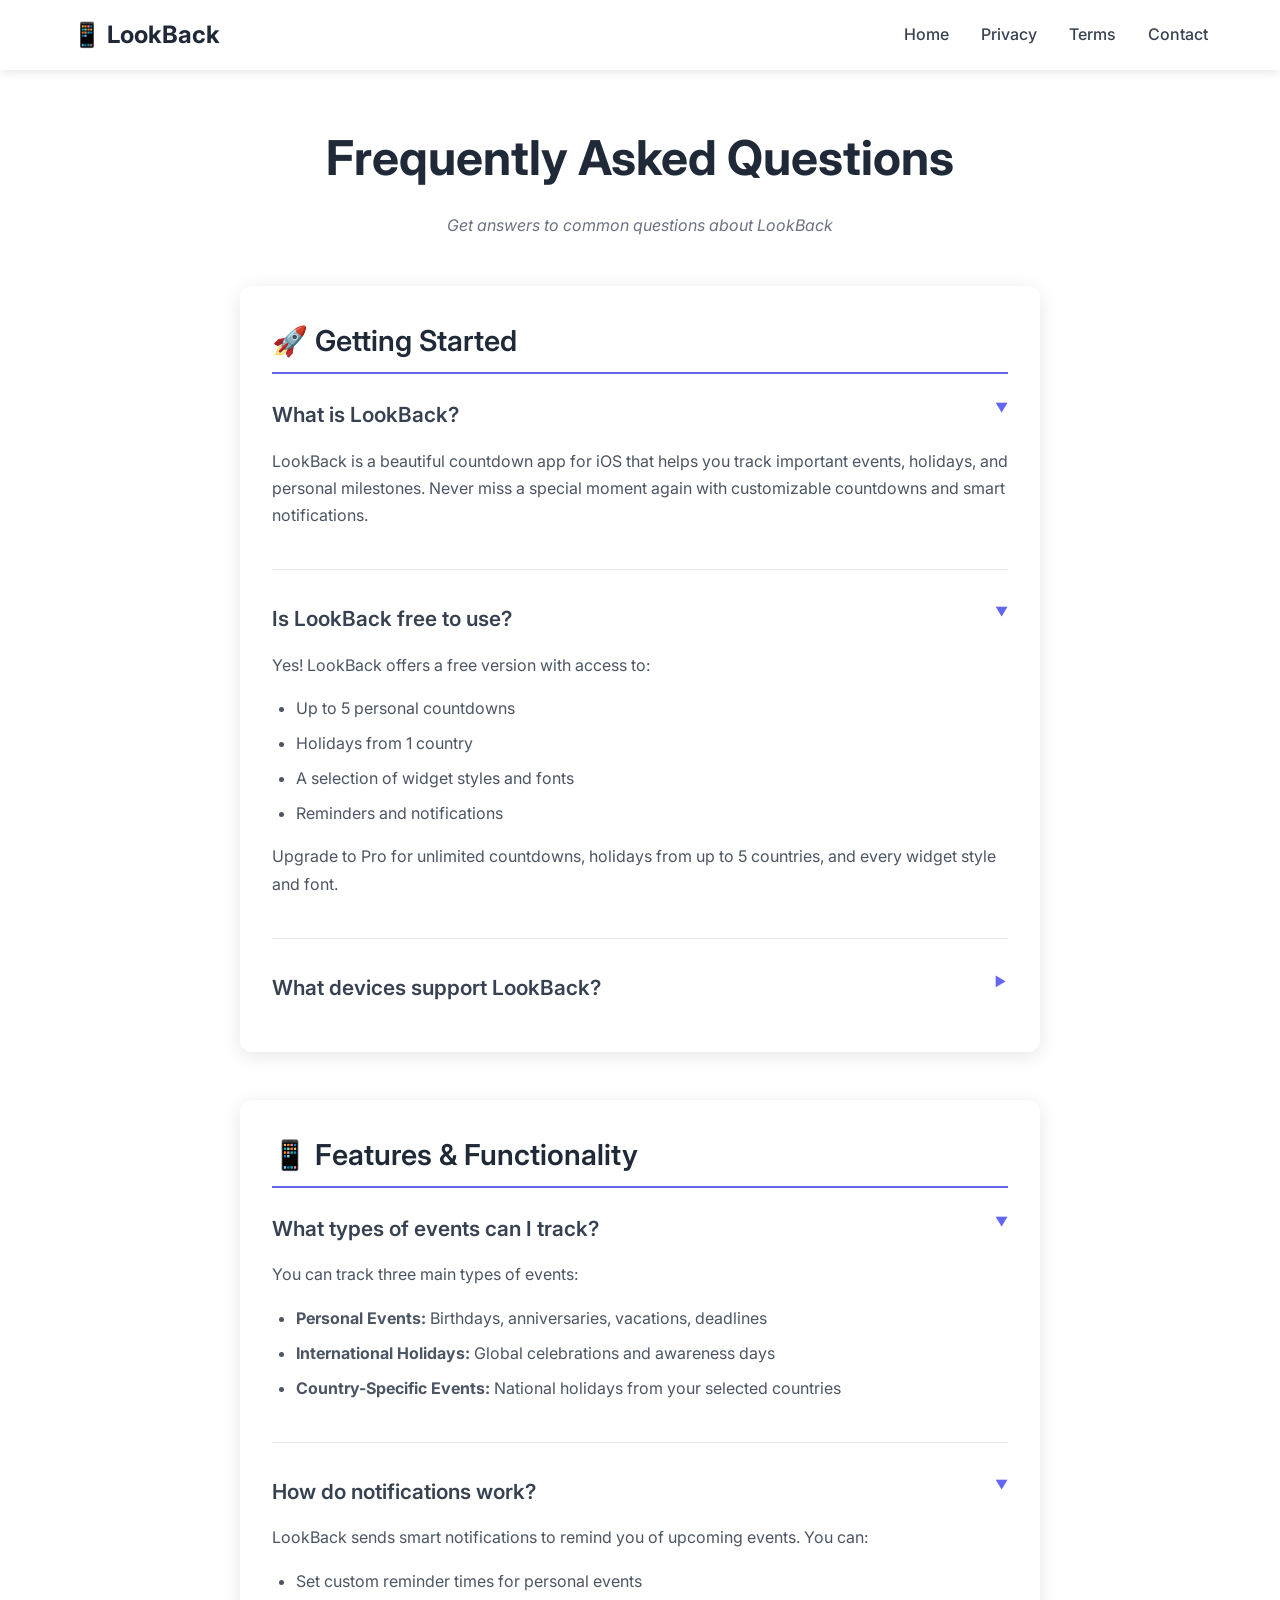
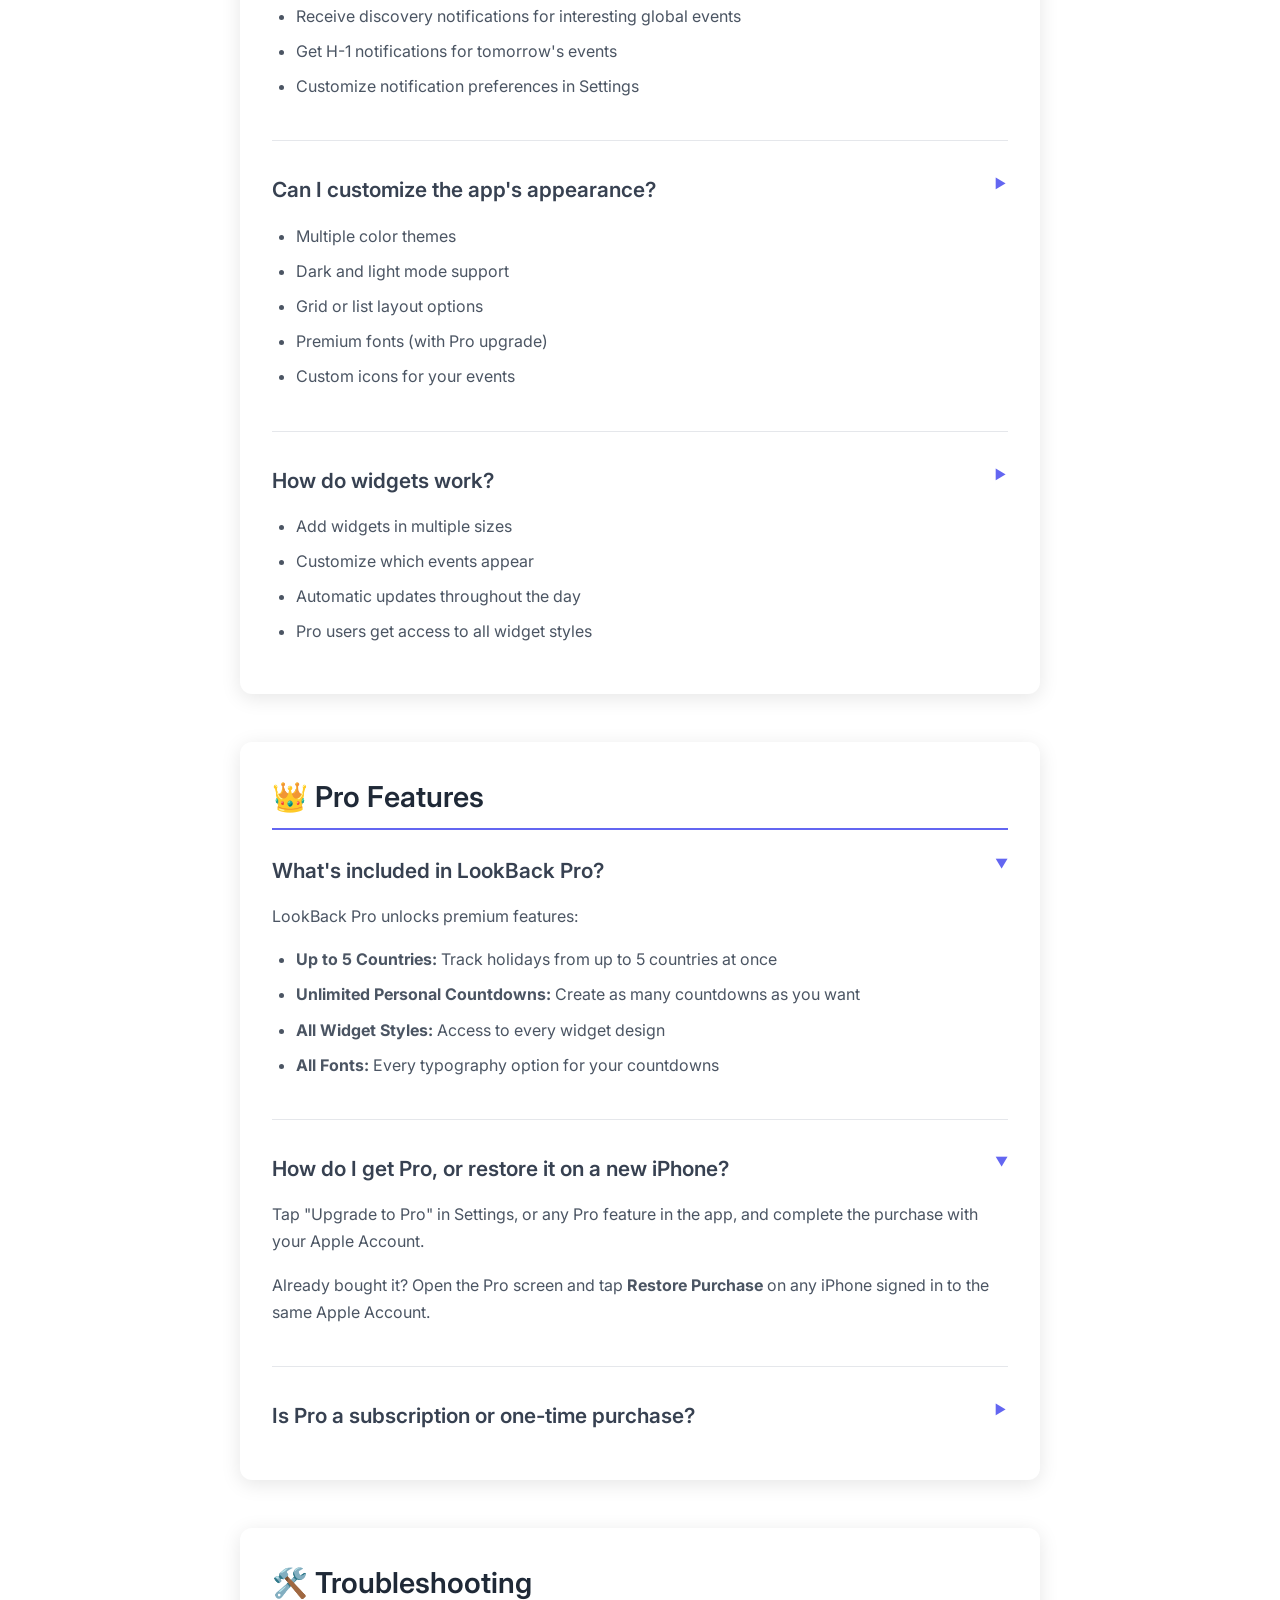
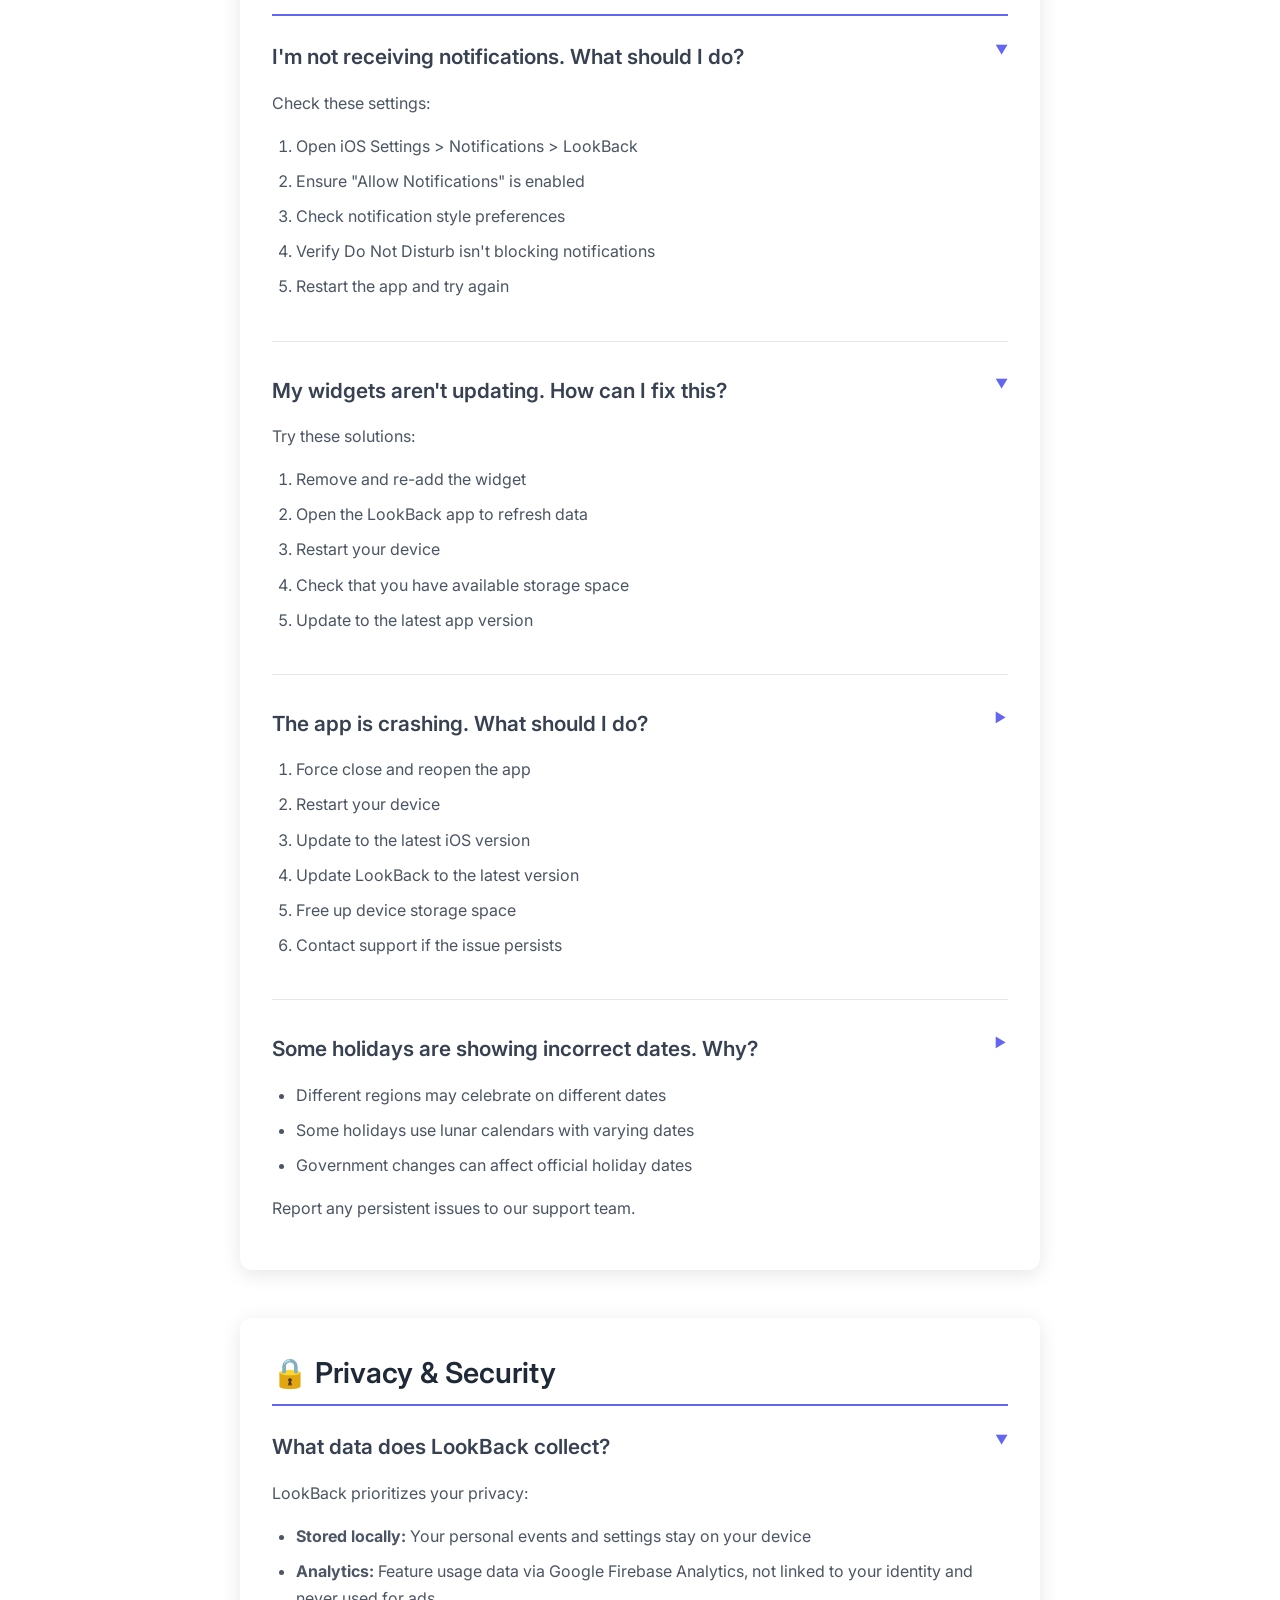
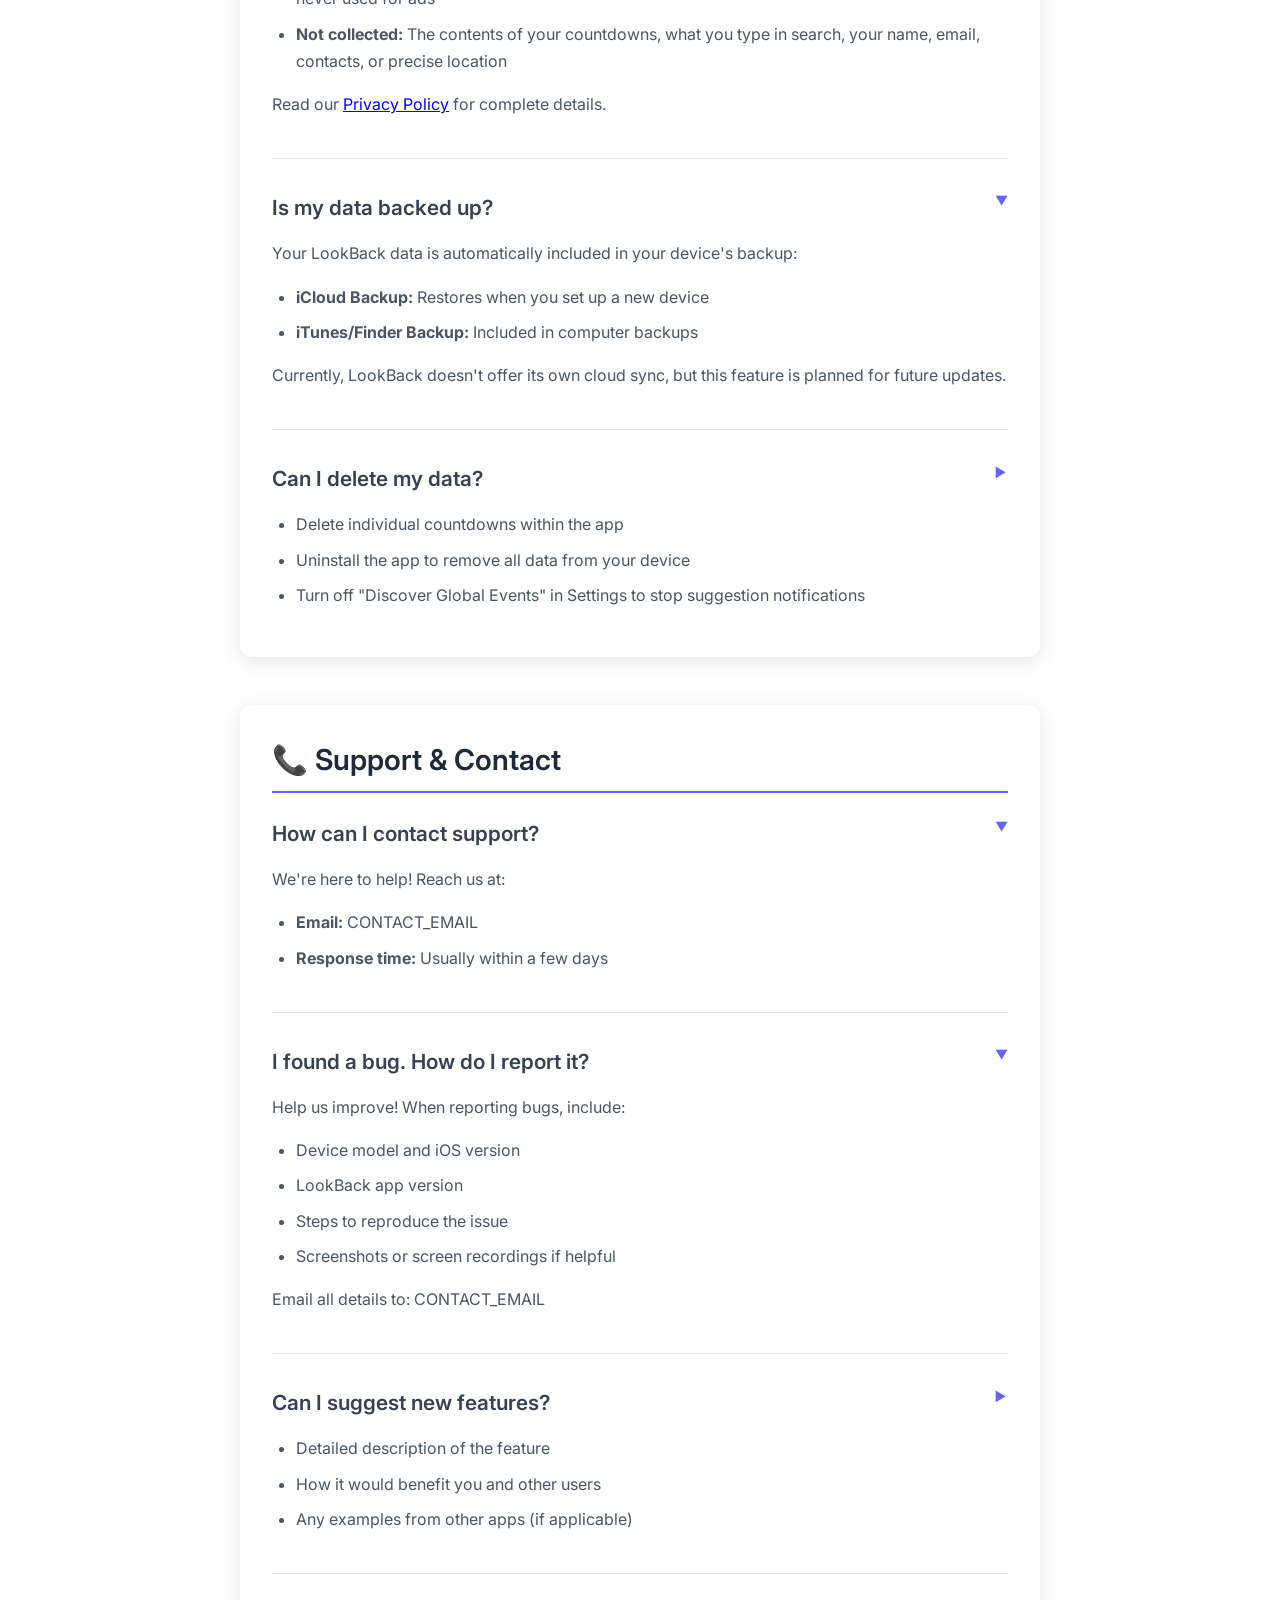
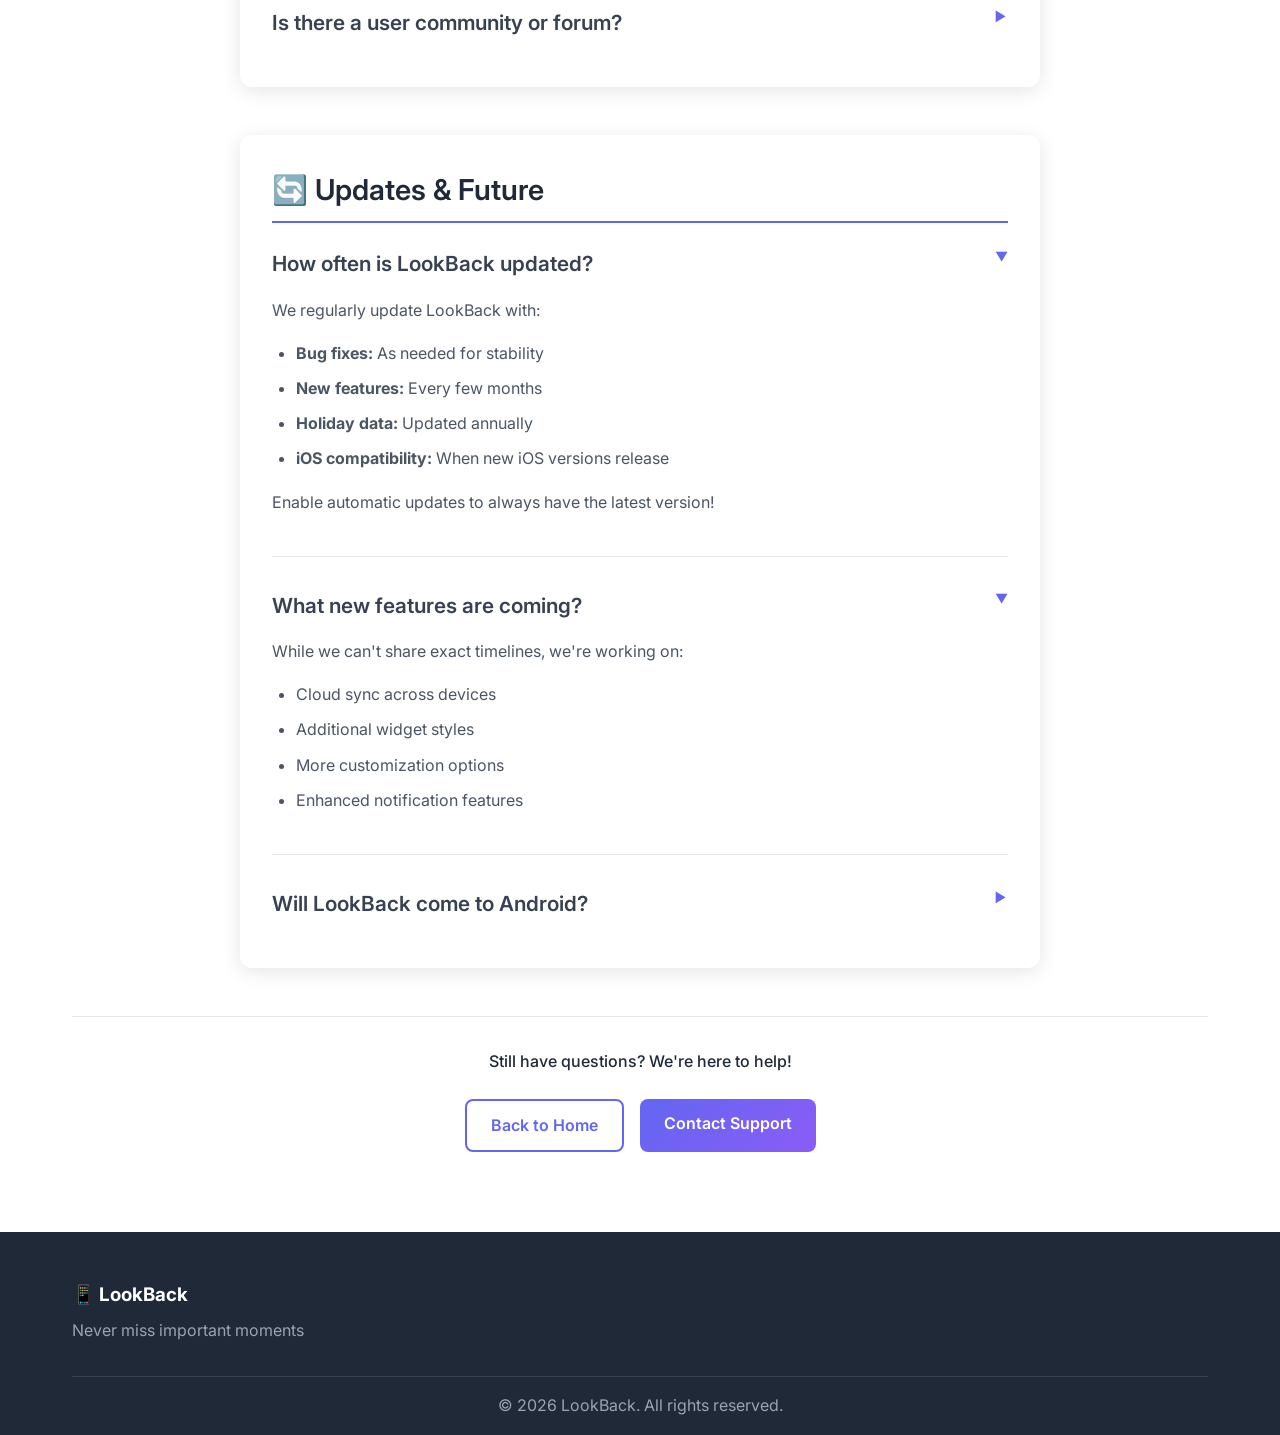
==== commit ae3b0e87: "Make the legal pages describe what the app actually does The privacy policy claimed Core Data, Keych" ====
--- a/faq.html
+++ b/faq.html
@@ -18,7 +18,7 @@
                 <li><a href="index.html" class="nav-link">Home</a></li>
                 <li><a href="privacy-policy.html" class="nav-link">Privacy</a></li>
                 <li><a href="terms-of-service.html" class="nav-link">Terms</a></li>
-                <li><a href="mailto:support@lookbackapp.com" class="nav-link">Contact</a></li>
+                <li><a href="mailto:CONTACT_EMAIL" class="nav-link">Contact</a></li>
             </ul>
         </div>
     </nav>
@@ -43,23 +43,17 @@
                         <h3>Is LookBack free to use?</h3>
                         <p>Yes! LookBack offers a free version with access to:</p>
                         <ul>
-                            <li>Up to 5 personal events</li>
-                            <li>1 country selection for holidays</li>
-                            <li>Basic widget styles</li>
-                            <li>Standard notifications</li>
-                        </ul>
-                        <p>Upgrade to Pro for unlimited events, countries, and premium features!</p>
+                            <li>Up to 5 personal countdowns</li>
+                            <li>Holidays from 1 country</li>
+                            <li>A selection of widget styles and fonts</li>
+                            <li>Reminders and notifications</li>
+                        </ul>
+                        <p>Upgrade to Pro for unlimited countdowns, holidays from up to 5 countries, and every widget style and font.</p>
                     </div>
 
                     <div class="faq-item">
                         <h3>What devices support LookBack?</h3>
-                        <p>LookBack requires iOS 14.0 or later and is compatible with:</p>
-                        <ul>
-                            <li>iPhone 6s and newer</li>
-                            <li>iPad Air 2 and newer</li>
-                            <li>iPad mini 4 and newer</li>
-                            <li>iPod touch (7th generation)</li>
-                        </ul>
+                        <p>LookBack is made for iPhone and requires iOS 18.5 or later. Home screen widgets are available in small, medium, and large sizes.</p>
                     </div>
                 </div>
 
@@ -118,27 +112,22 @@
                         <h3>What's included in LookBack Pro?</h3>
                         <p>LookBack Pro unlocks premium features:</p>
                         <ul>
-                            <li><strong>Unlimited Countries:</strong> Track holidays from all available countries</li>
-                            <li><strong>Unlimited Personal Events:</strong> Create as many countdowns as you want</li>
-                            <li><strong>All Widget Styles:</strong> Access to premium widget designs</li>
-                            <li><strong>Premium Fonts:</strong> Beautiful typography options</li>
-                            <li><strong>Priority Support:</strong> Faster response to your questions</li>
-                        </ul>
-                    </div>
-
-                    <div class="faq-item">
-                        <h3>How do I activate Pro features?</h3>
-                        <p>You can upgrade to Pro in two ways:</p>
-                        <ol>
-                            <li><strong>In-App Purchase:</strong> Purchase directly through the App Store</li>
-                            <li><strong>Activation Code:</strong> Enter a valid activation code in Settings > Pro Version</li>
-                        </ol>
-                        <p>Contact our support team to request a valid activation code for Pro features.</p>
+                            <li><strong>Up to 5 Countries:</strong> Track holidays from up to 5 countries at once</li>
+                            <li><strong>Unlimited Personal Countdowns:</strong> Create as many countdowns as you want</li>
+                            <li><strong>All Widget Styles:</strong> Access to every widget design</li>
+                            <li><strong>All Fonts:</strong> Every typography option for your countdowns</li>
+                        </ul>
+                    </div>
+
+                    <div class="faq-item">
+                        <h3>How do I get Pro, or restore it on a new iPhone?</h3>
+                        <p>Tap "Upgrade to Pro" in Settings, or any Pro feature in the app, and complete the purchase with your Apple Account.</p>
+                        <p>Already bought it? Open the Pro screen and tap <strong>Restore Purchase</strong> on any iPhone signed in to the same Apple Account.</p>
                     </div>
 
                     <div class="faq-item">
                         <h3>Is Pro a subscription or one-time purchase?</h3>
-                        <p>LookBack Pro is a one-time purchase with lifetime access. No recurring subscriptions or hidden fees!</p>
+                        <p>LookBack Pro is a one-time purchase. No subscription and no recurring charges. Refunds are handled by Apple at <a href="https://reportaproblem.apple.com" target="_blank" rel="noopener">reportaproblem.apple.com</a>.</p>
                     </div>
                 </div>
 
@@ -184,7 +173,7 @@
 
                     <div class="faq-item">
                         <h3>Some holidays are showing incorrect dates. Why?</h3>
-                        <p>Holiday dates are sourced from reliable third-party providers, but occasionally:</p>
+                        <p>Holiday dates are compiled from official and public sources, but occasionally:</p>
                         <ul>
                             <li>Different regions may celebrate on different dates</li>
                             <li>Some holidays use lunar calendars with varying dates</li>
@@ -202,8 +191,8 @@
                         <p>LookBack prioritizes your privacy:</p>
                         <ul>
                             <li><strong>Stored locally:</strong> Your personal events and settings stay on your device</li>
-                            <li><strong>Analytics:</strong> Anonymous usage data to improve the app</li>
-                            <li><strong>No personal info:</strong> We don't collect names, emails, or contacts</li>
+                            <li><strong>Analytics:</strong> Feature usage data via Google Firebase Analytics, not linked to your identity and never used for ads</li>
+                            <li><strong>Not collected:</strong> The contents of your countdowns, what you type in search, your name, email, contacts, or precise location</li>
                         </ul>
                         <p>Read our <a href="privacy-policy.html">Privacy Policy</a> for complete details.</p>
                     </div>
@@ -222,10 +211,9 @@
                         <h3>Can I delete my data?</h3>
                         <p>Yes! You have full control:</p>
                         <ul>
-                            <li>Delete individual events within the app</li>
-                            <li>Reset all data in Settings</li>
-                            <li>Uninstall the app to remove all local data</li>
-                            <li>Contact us to delete any analytics data</li>
+                            <li>Delete individual countdowns within the app</li>
+                            <li>Uninstall the app to remove all data from your device</li>
+                            <li>Turn off "Discover Global Events" in Settings to stop suggestion notifications</li>
                         </ul>
                     </div>
                 </div>
@@ -237,9 +225,8 @@
                         <h3>How can I contact support?</h3>
                         <p>We're here to help! Reach us at:</p>
                         <ul>
-                            <li><strong>Email:</strong> support@lookbackapp.com</li>
-                            <li><strong>Response time:</strong> Usually within 24 hours</li>
-                            <li><strong>Pro users:</strong> Priority support with faster responses</li>
+                            <li><strong>Email:</strong> CONTACT_EMAIL</li>
+                            <li><strong>Response time:</strong> Usually within a few days</li>
                         </ul>
                     </div>
 
@@ -252,12 +239,12 @@
                             <li>Steps to reproduce the issue</li>
                             <li>Screenshots or screen recordings if helpful</li>
                         </ul>
-                        <p>Email all details to: support@lookbackapp.com</p>
+                        <p>Email all details to: CONTACT_EMAIL</p>
                     </div>
 
                     <div class="faq-item">
                         <h3>Can I suggest new features?</h3>
-                        <p>Absolutely! We love hearing from users. Send feature requests to support@lookbackapp.com with:</p>
+                        <p>Absolutely! We love hearing from users. Send feature requests to CONTACT_EMAIL with:</p>
                         <ul>
                             <li>Detailed description of the feature</li>
                             <li>How it would benefit you and other users</li>
@@ -267,7 +254,7 @@
 
                     <div class="faq-item">
                         <h3>Is there a user community or forum?</h3>
-                        <p>While we don't currently have a dedicated forum, we're active on social media and love connecting with users. Follow us for updates, tips, and community highlights!</p>
+                        <p>Not yet. For now, email is the best way to reach us. We read every message.</p>
                     </div>
                 </div>
 
@@ -294,7 +281,6 @@
                             <li>Additional widget styles</li>
                             <li>More customization options</li>
                             <li>Enhanced notification features</li>
-                            <li>iPad-optimized interface</li>
                         </ul>
                     </div>
 
@@ -309,7 +295,7 @@
                 <p>Still have questions? We're here to help!</p>
                 <div class="legal-actions">
                     <a href="index.html" class="btn btn-secondary">Back to Home</a>
-                    <a href="mailto:support@lookbackapp.com" class="btn btn-primary">Contact Support</a>
+                    <a href="mailto:CONTACT_EMAIL" class="btn btn-primary">Contact Support</a>
                 </div>
             </div>
         </div>
@@ -324,7 +310,7 @@
                 </div>
             </div>
             <div class="footer-bottom">
-                <p>&copy; 2024 LookBack App. All rights reserved.</p>
+                <p>&copy; 2026 LookBack. All rights reserved.</p>
             </div>
         </div>
     </footer>
@@ -428,6 +414,10 @@
         @media (prefers-color-scheme: dark) {
             .faq-category {
                 background: #1f2937;
+            }
+
+            .faq-category h2 {
+                color: #f9fafb;
             }
 
             .faq-item {
--- a/styles.css
+++ b/styles.css
@@ -162,6 +162,16 @@
     text-shadow: 1px 1px 2px rgba(0, 0, 0, 0.3);
 }
 
+.hero .btn-secondary {
+    color: white;
+    border-color: rgba(255, 255, 255, 0.85);
+}
+
+.hero .btn-secondary:hover {
+    background: white;
+    color: #4f46e5;
+}
+
 .hero-buttons {
     display: flex;
     gap: 1rem;
@@ -817,6 +827,90 @@
     .support-item h3 {
         color: #f9fafb;
     }
+
+    .nav-logo h1 {
+        color: #f9fafb;
+    }
+
+    .bar {
+        background-color: #d1d5db;
+    }
+
+    .section-title {
+        background: linear-gradient(135deg, #f9fafb 0%, #c7d2fe 100%);
+        -webkit-background-clip: text;
+        background-clip: text;
+    }
+
+    .section-title::after {
+        background: linear-gradient(135deg, #a5b4fc 0%, #6b7280 100%);
+    }
+
+    .section-subtitle,
+    .feature-card p,
+    .screenshot-item p,
+    .support-item p,
+    .screenshot-img {
+        color: #9ca3af;
+    }
+
+    .download .section-subtitle {
+        color: white;
+    }
+
+    .image-suggestions h3 {
+        color: #f9fafb;
+    }
+
+    .image-suggestions li {
+        background: #374151;
+        color: #e5e7eb;
+    }
+
+    .image-suggestions li strong,
+    .support-link,
+    .legal-section a {
+        color: #a5b4fc;
+    }
+
+    .support-link:hover {
+        color: #c7d2fe;
+    }
+
+    .screenshot-img {
+        background: #374151;
+    }
+
+    .legal-page {
+        background: #111827;
+    }
+
+    .legal-header h1,
+    .legal-section h2,
+    .legal-footer p {
+        color: #f9fafb;
+    }
+
+    .legal-section h3 {
+        color: #e5e7eb;
+    }
+
+    .legal-section p,
+    .legal-section li {
+        color: #d1d5db;
+    }
+
+    .last-updated {
+        color: #9ca3af;
+    }
+
+    .contact-info {
+        background: #1f2937;
+    }
+
+    .legal-footer {
+        border-top-color: #374151;
+    }
 }
 
 /* Print styles */
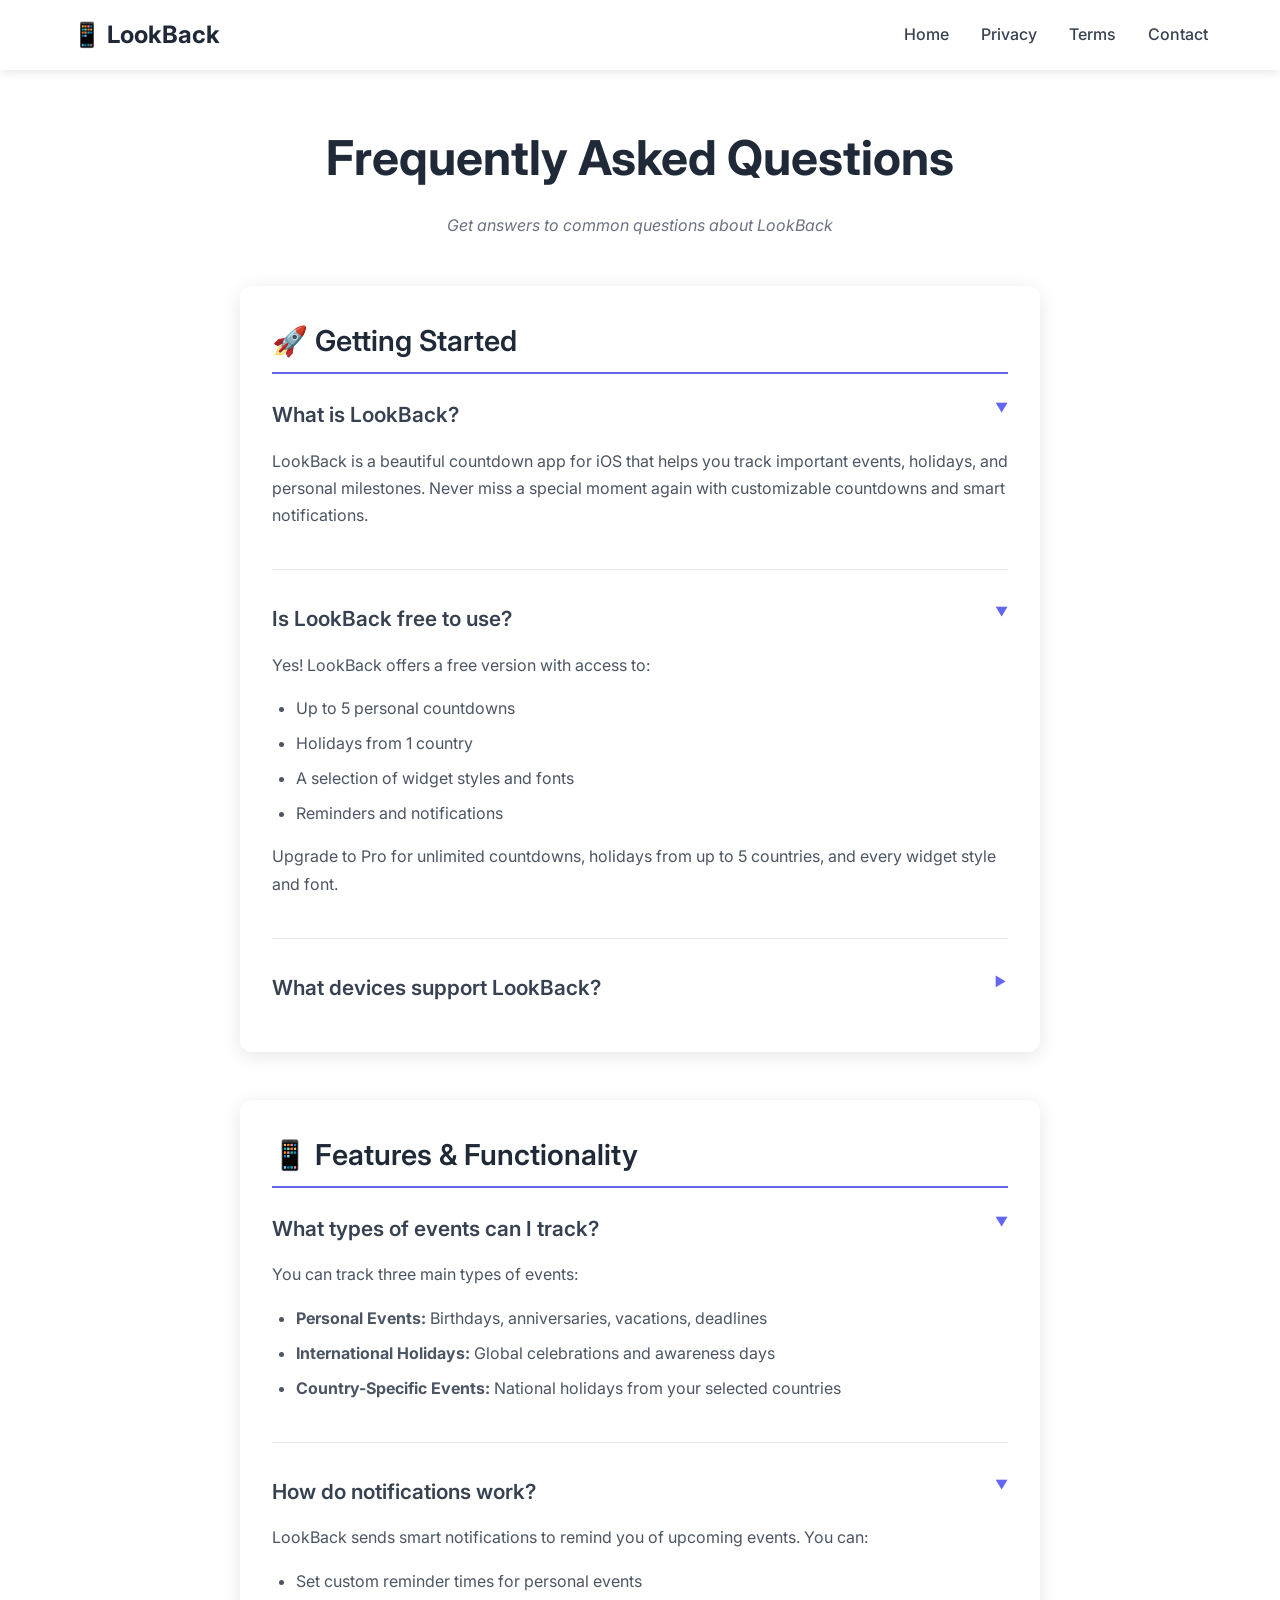
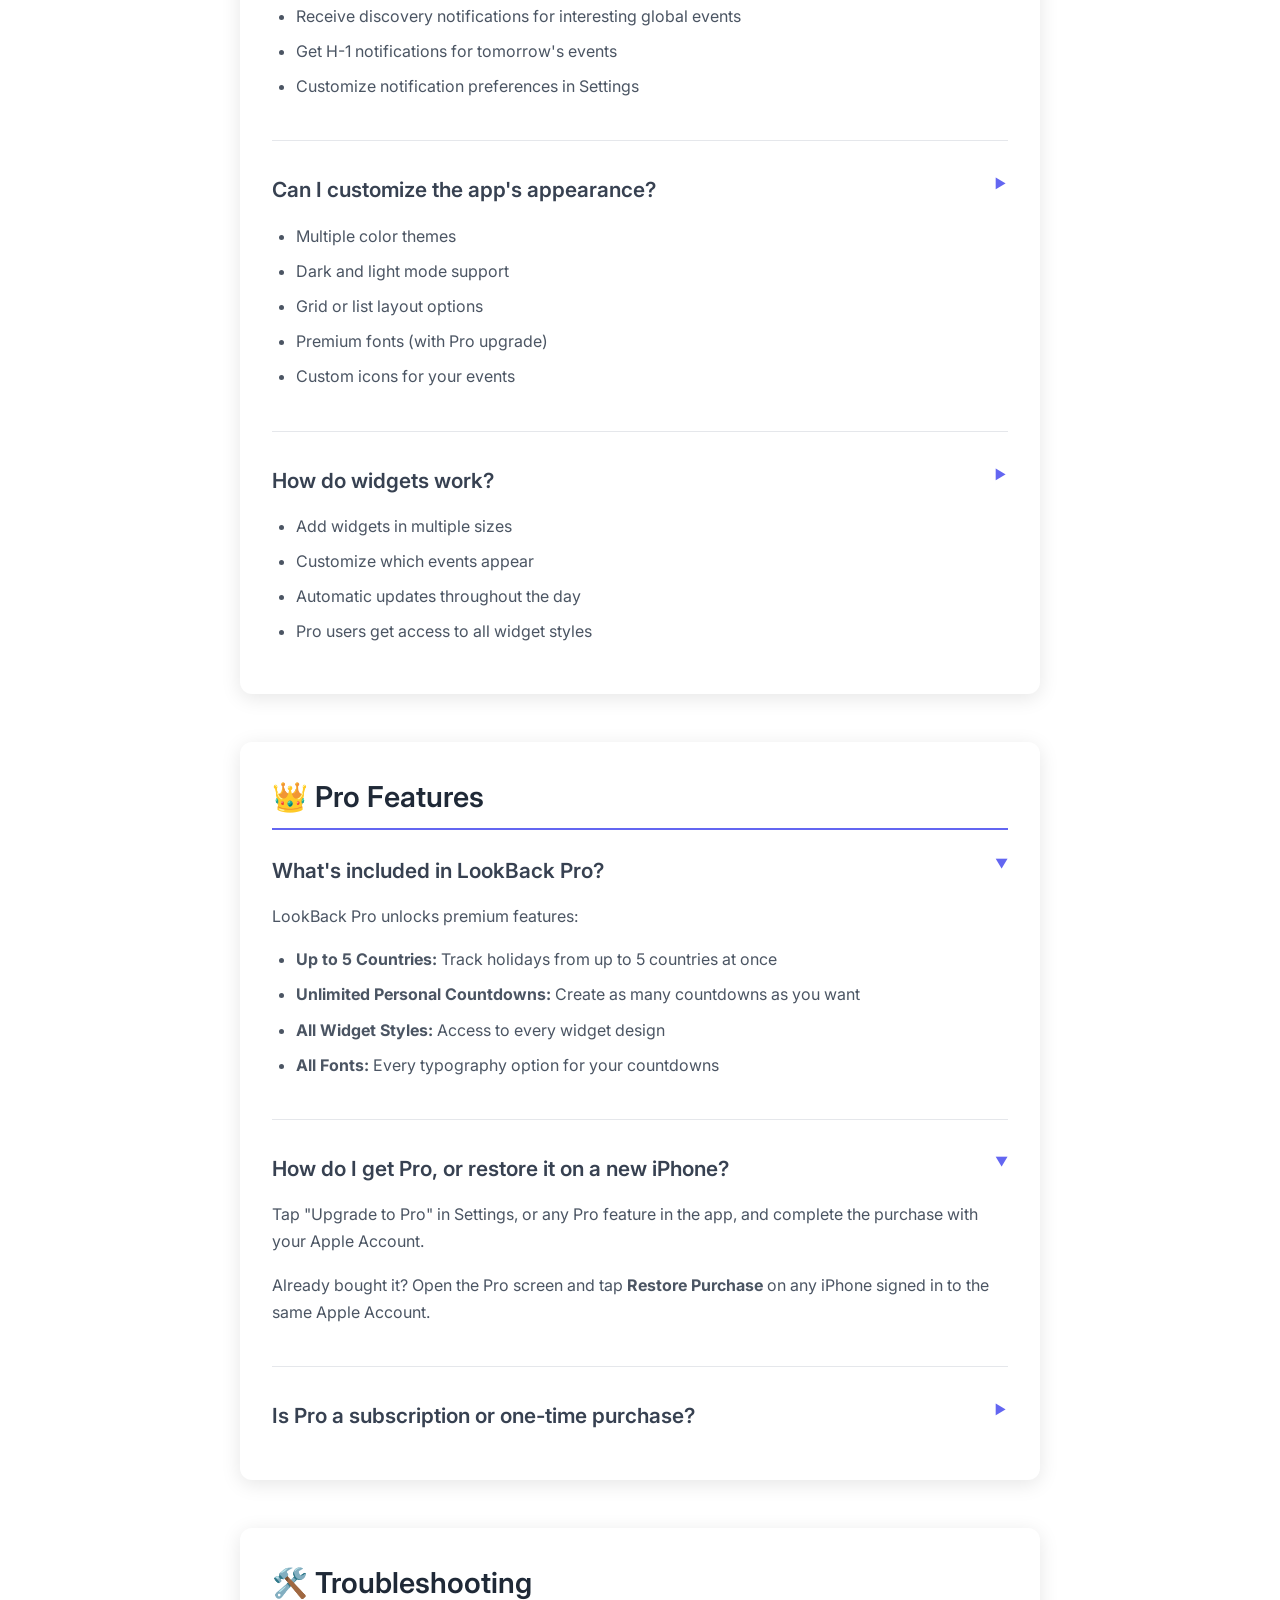
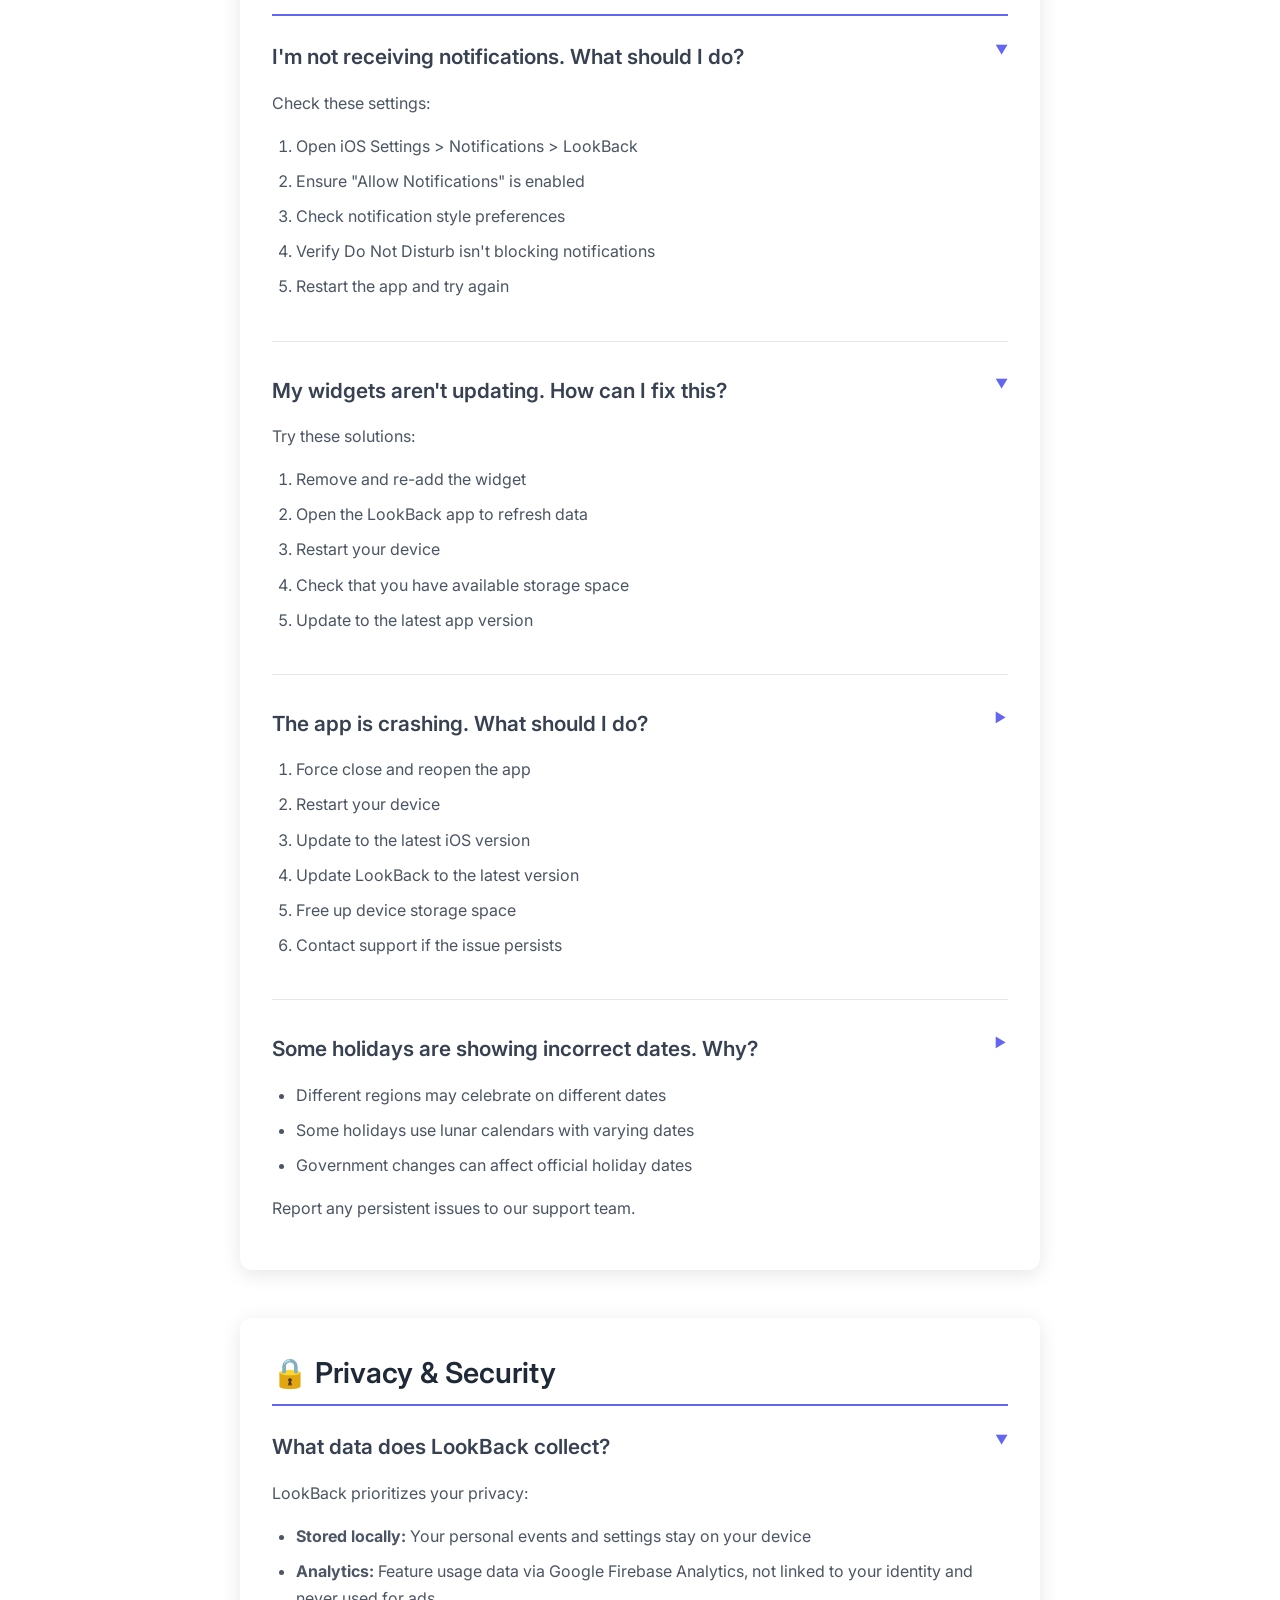
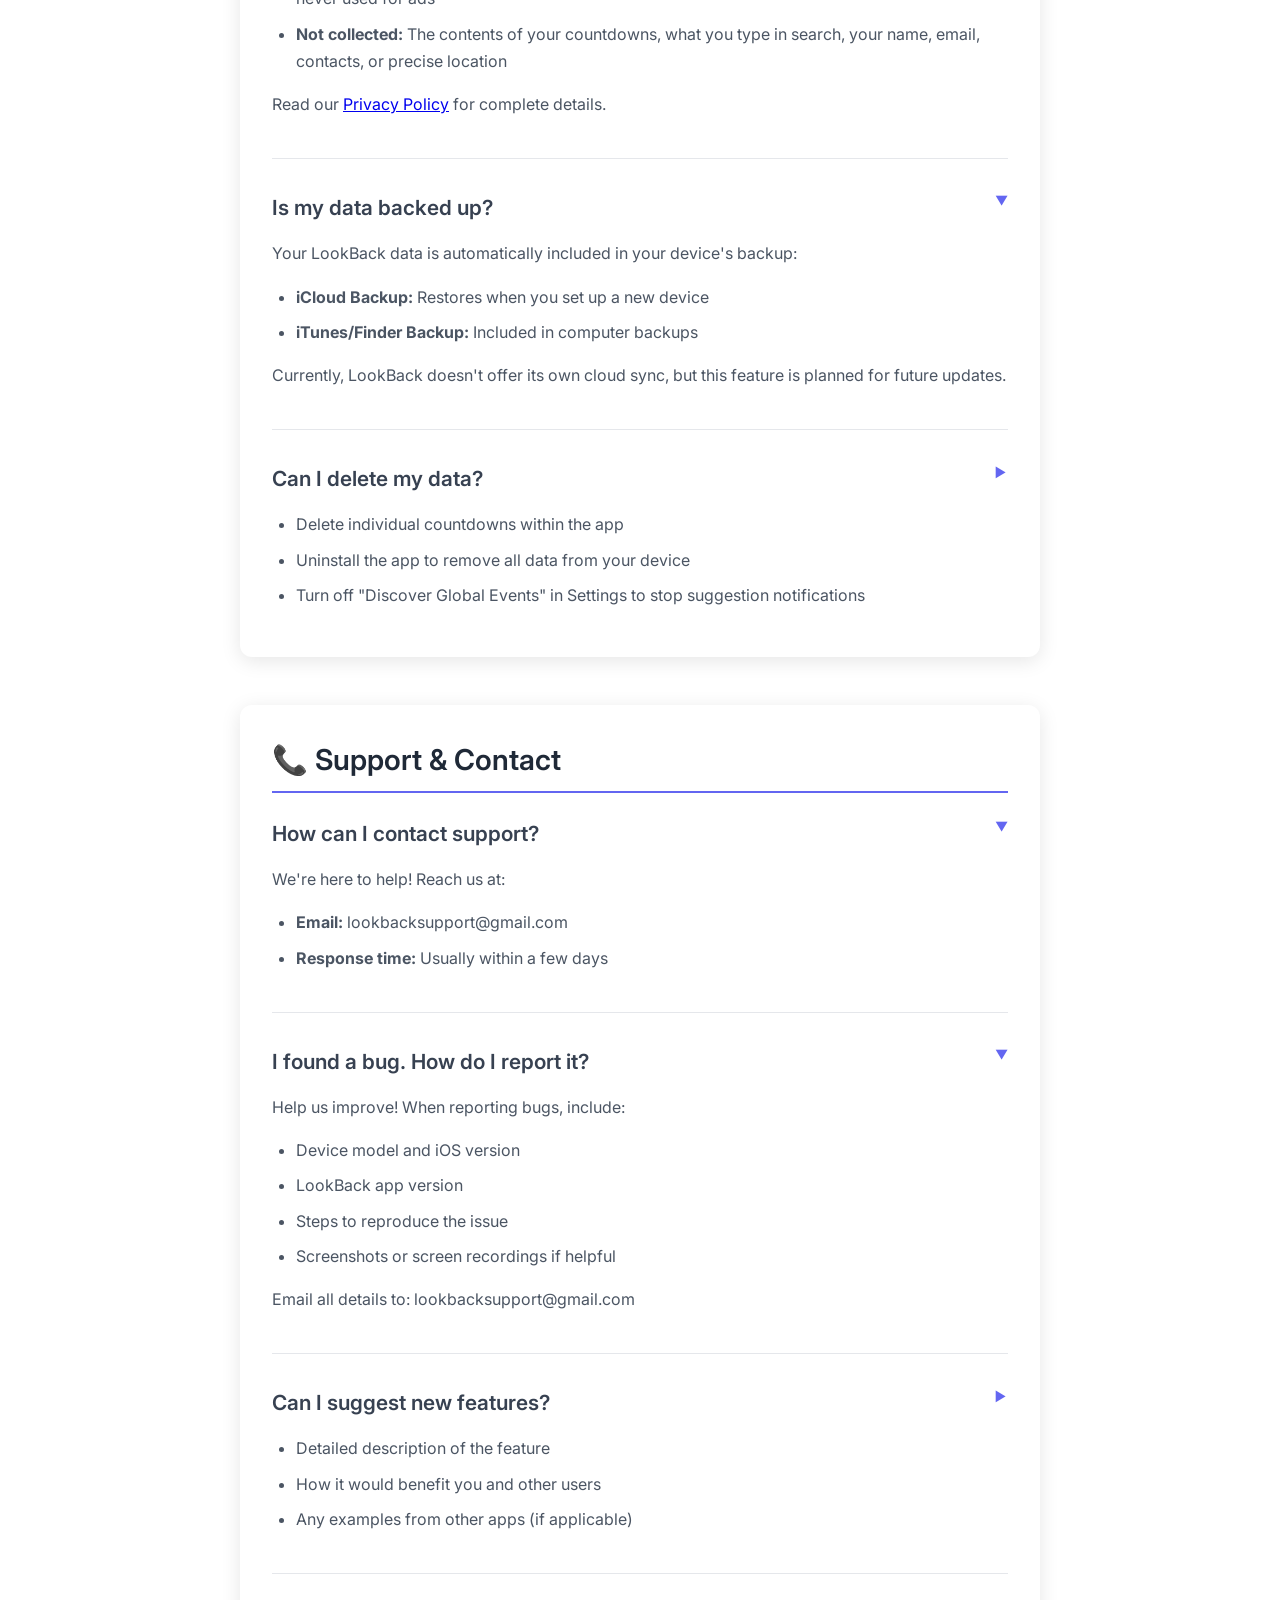
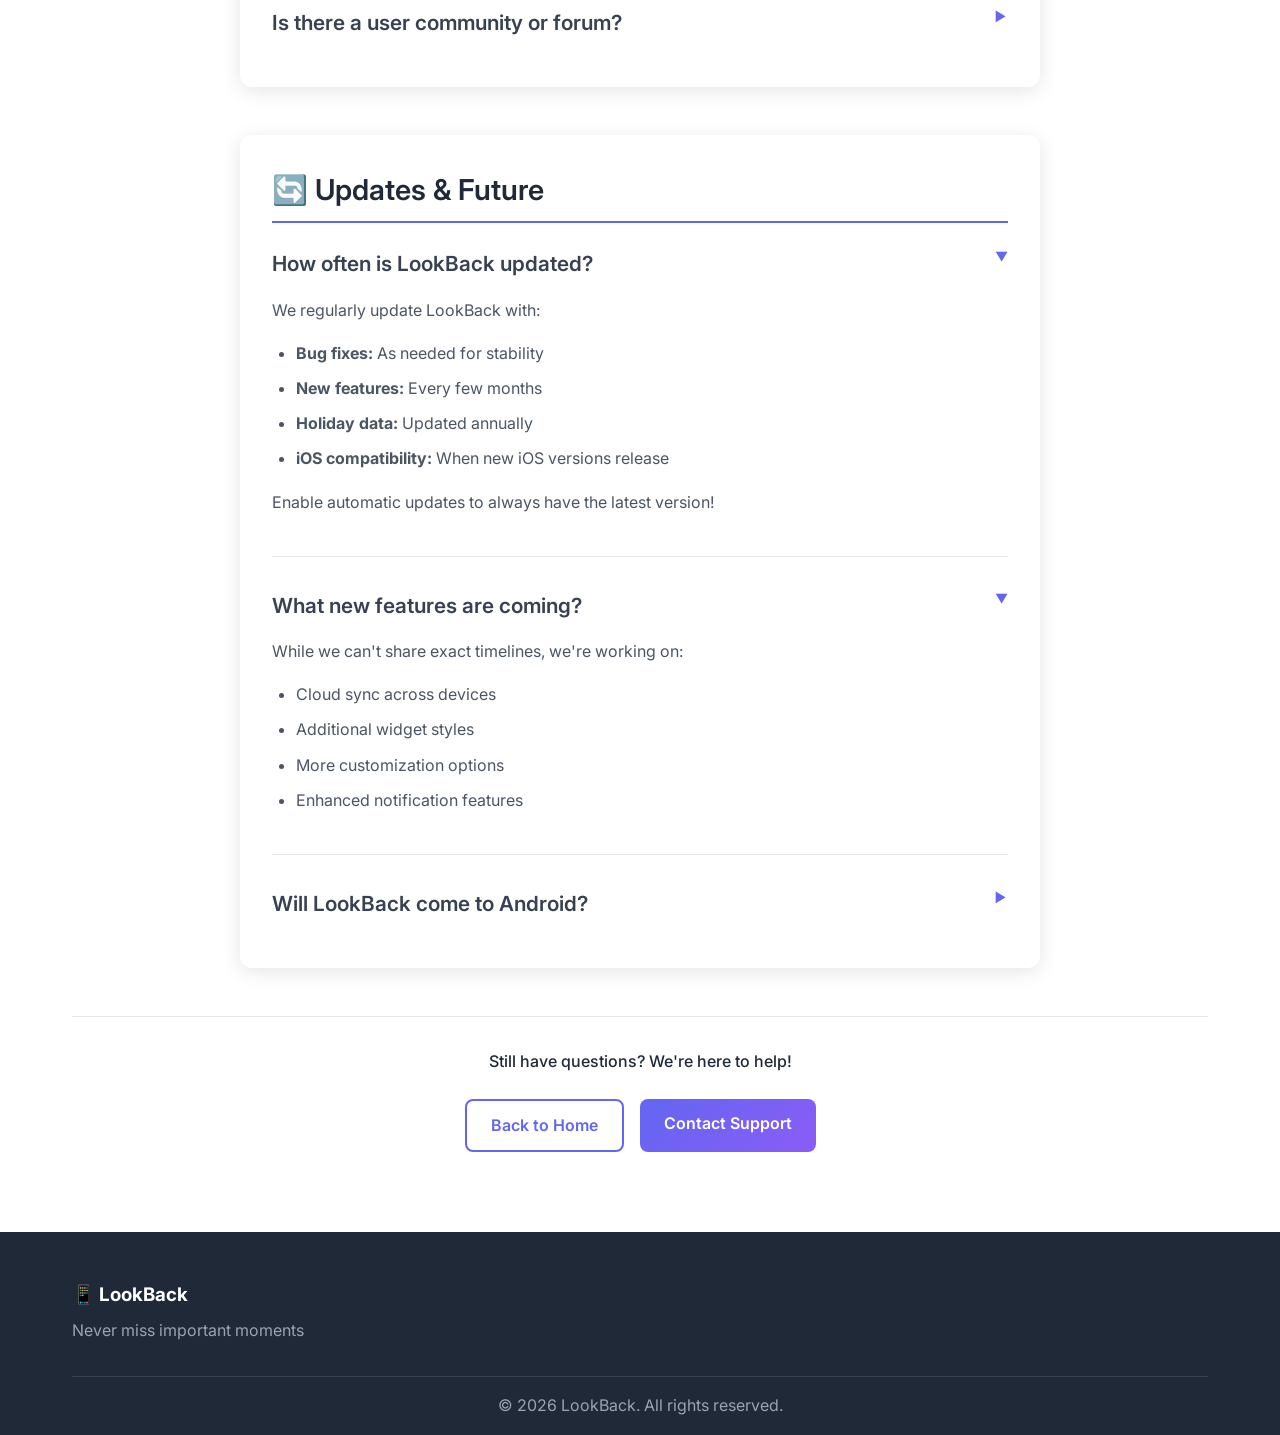
==== commit ebc1363e: "Set the support contact email to lookbacksupport@gmail.com Co-Authored-By: Claude Opus 5.5 <noreply@" ====
--- a/faq.html
+++ b/faq.html
@@ -18,7 +18,7 @@
                 <li><a href="index.html" class="nav-link">Home</a></li>
                 <li><a href="privacy-policy.html" class="nav-link">Privacy</a></li>
                 <li><a href="terms-of-service.html" class="nav-link">Terms</a></li>
-                <li><a href="mailto:CONTACT_EMAIL" class="nav-link">Contact</a></li>
+                <li><a href="mailto:lookbacksupport@gmail.com" class="nav-link">Contact</a></li>
             </ul>
         </div>
     </nav>
@@ -53,7 +53,7 @@
 
                     <div class="faq-item">
                         <h3>What devices support LookBack?</h3>
-                        <p>LookBack is made for iPhone and requires iOS 18.5 or later. Home screen widgets are available in small, medium, and large sizes.</p>
+                        <p>LookBack is made for iPhone and requires iOS 17 or later. Home screen widgets are available in small, medium, and large sizes.</p>
                     </div>
                 </div>
 
@@ -225,7 +225,7 @@
                         <h3>How can I contact support?</h3>
                         <p>We're here to help! Reach us at:</p>
                         <ul>
-                            <li><strong>Email:</strong> CONTACT_EMAIL</li>
+                            <li><strong>Email:</strong> lookbacksupport@gmail.com</li>
                             <li><strong>Response time:</strong> Usually within a few days</li>
                         </ul>
                     </div>
@@ -239,12 +239,12 @@
                             <li>Steps to reproduce the issue</li>
                             <li>Screenshots or screen recordings if helpful</li>
                         </ul>
-                        <p>Email all details to: CONTACT_EMAIL</p>
+                        <p>Email all details to: lookbacksupport@gmail.com</p>
                     </div>
 
                     <div class="faq-item">
                         <h3>Can I suggest new features?</h3>
-                        <p>Absolutely! We love hearing from users. Send feature requests to CONTACT_EMAIL with:</p>
+                        <p>Absolutely! We love hearing from users. Send feature requests to lookbacksupport@gmail.com with:</p>
                         <ul>
                             <li>Detailed description of the feature</li>
                             <li>How it would benefit you and other users</li>
@@ -295,7 +295,7 @@
                 <p>Still have questions? We're here to help!</p>
                 <div class="legal-actions">
                     <a href="index.html" class="btn btn-secondary">Back to Home</a>
-                    <a href="mailto:CONTACT_EMAIL" class="btn btn-primary">Contact Support</a>
+                    <a href="mailto:lookbacksupport@gmail.com" class="btn btn-primary">Contact Support</a>
                 </div>
             </div>
         </div>
